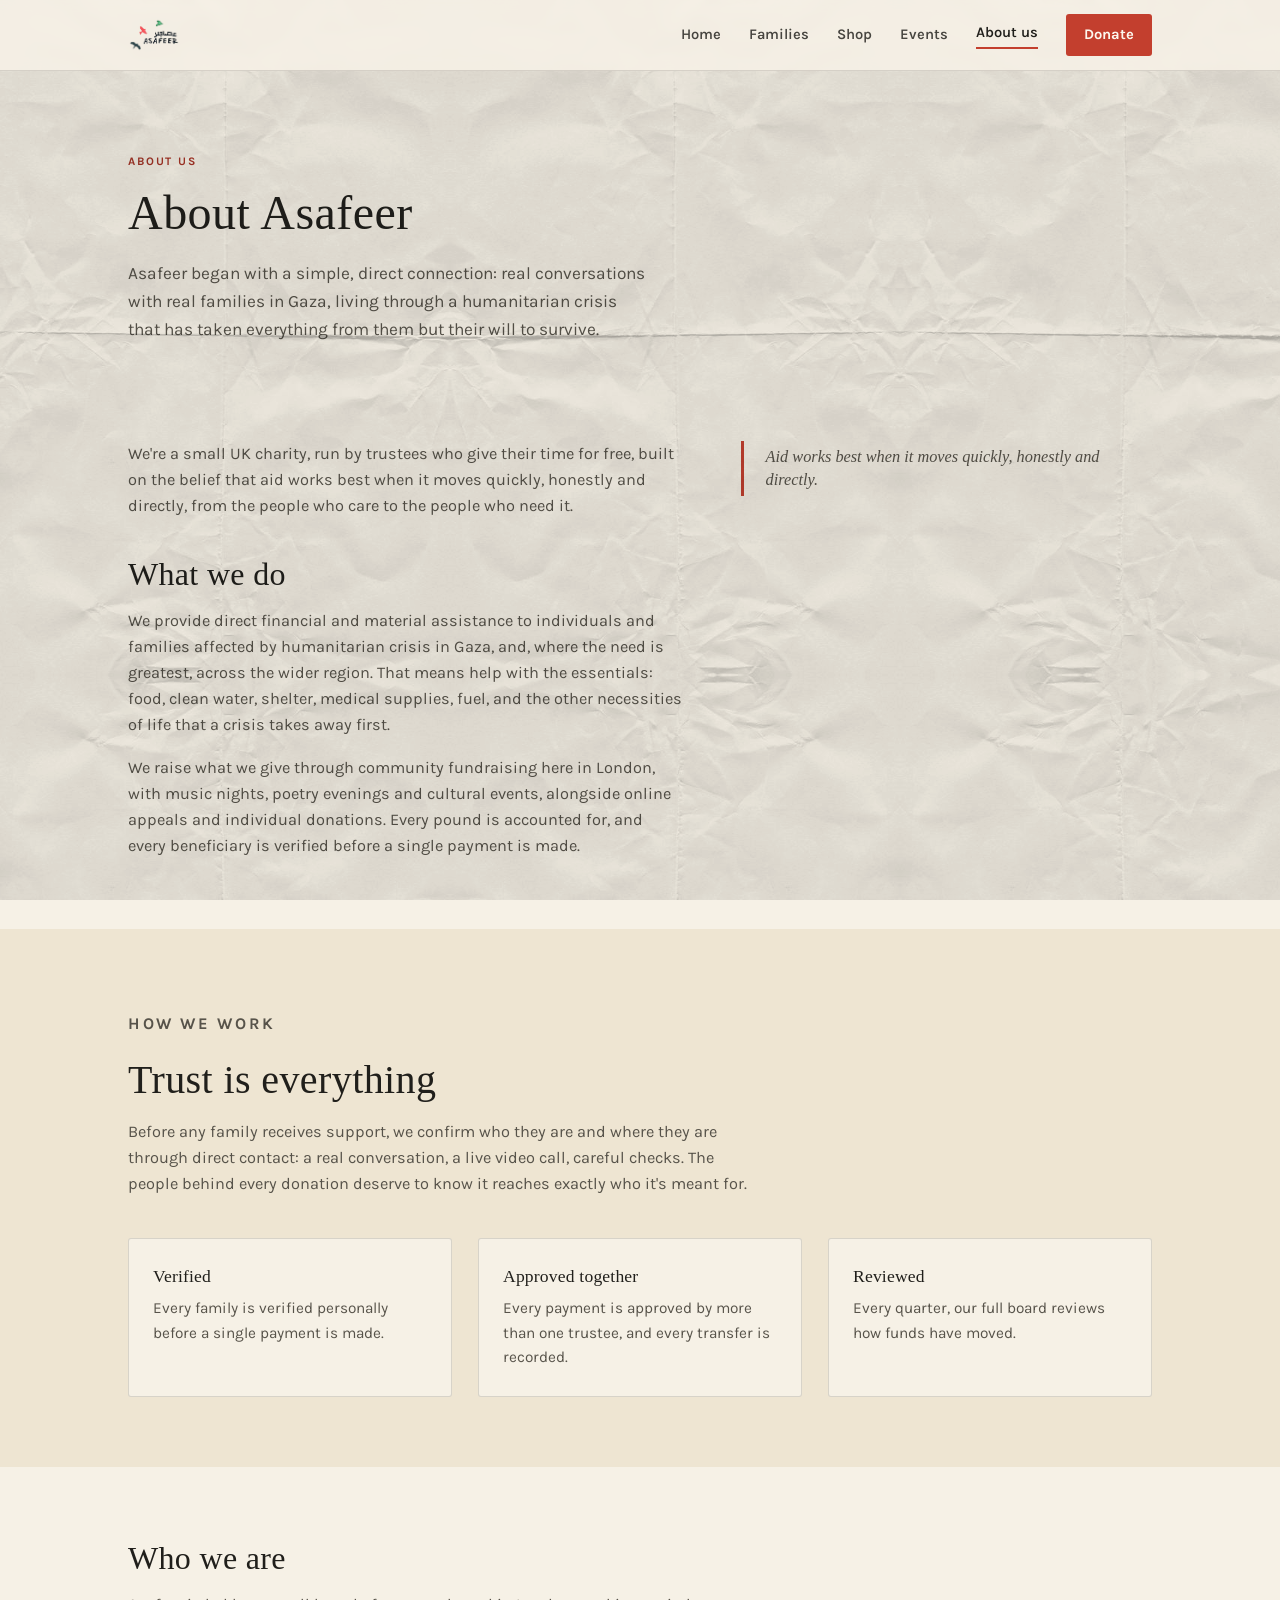
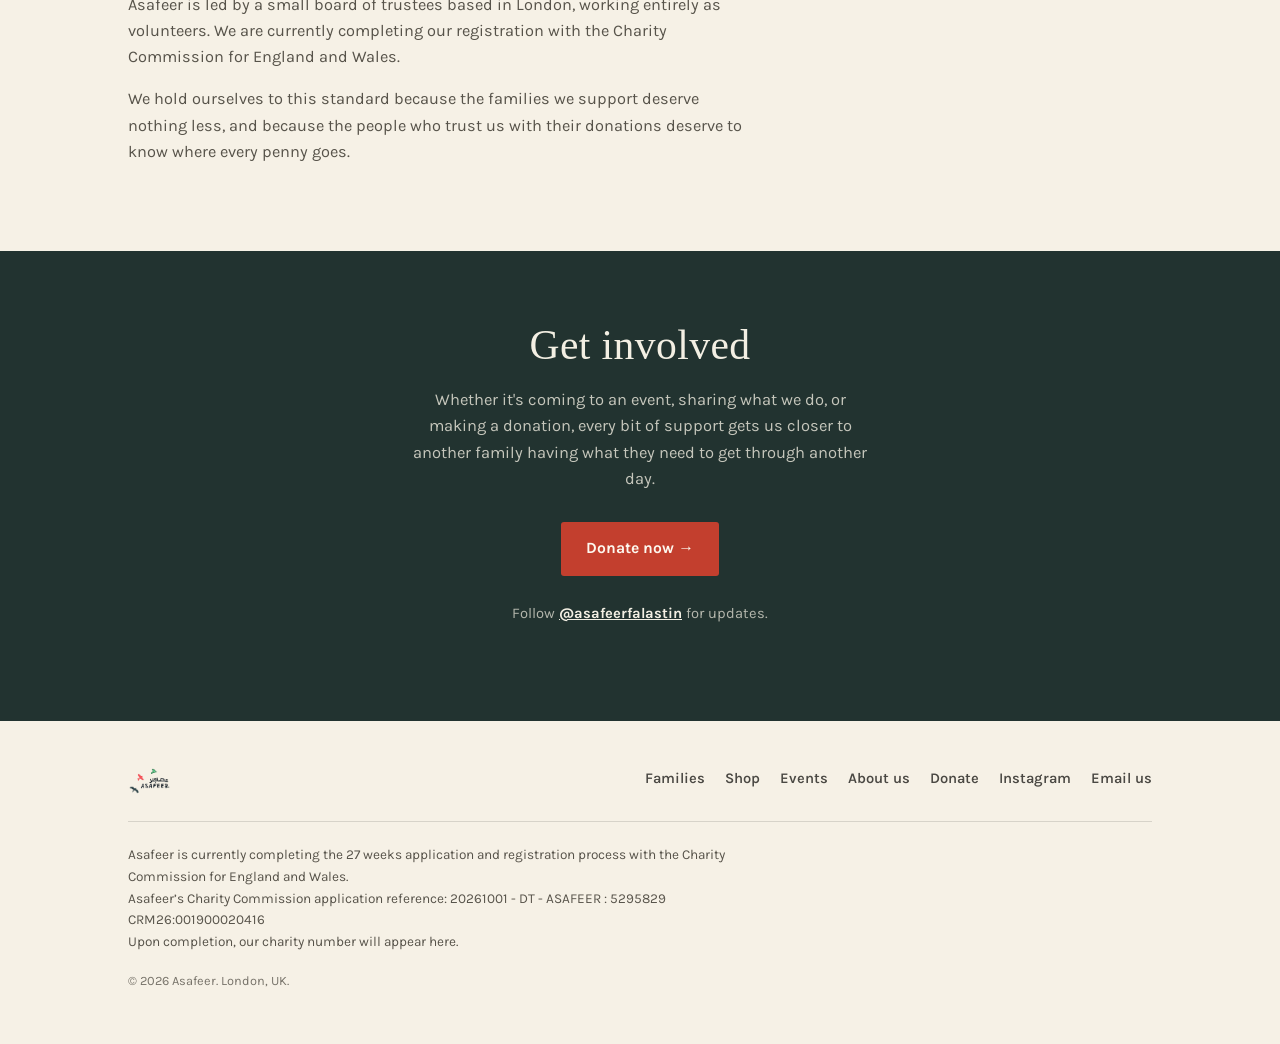
==== about.html @ 302775b0 "Add files via upload" ====
<!doctype html>
<html lang="en">
<head>
<meta charset="UTF-8">
<meta name="viewport" content="width=device-width, initial-scale=1.0">
<title>About us | Asafeer</title>
<meta name="description" content="Asafeer is a small UK charity providing direct financial and material aid to verified families in Gaza and the wider region.">
<link rel="preconnect" href="https://fonts.googleapis.com">
<link rel="preconnect" href="https://fonts.gstatic.com" crossorigin>
<link href="https://fonts.googleapis.com/css2?family=Permanent+Marker&family=Karla:ital,wght@0,400;0,500;0,600;0,700;1,400&display=swap" rel="stylesheet">
<link rel="stylesheet" href="style.css">
</head>
<body>

<nav>
  <div class="wrap">
    <a class="nav-logo" href="index.html"><img src="logo-cropped.png" alt="Asafeer"></a>
    <div class="nav-links">
      <a href="index.html">Home</a><a href="families.html">Families</a><a href="shop.html">Shop</a><a href="events.html">Events</a><a href="about.html" aria-current="page">About us</a>
      <a href="http://taplink.cc/helpgaza" class="nav-donate" target="_blank" rel="noopener">Donate</a>
    </div>
  </div>
</nav>

<header class="page-head">
  <div class="wrap">
    <p class="eyebrow">ABOUT US</p>
    <h1>About Asafeer</h1>
    <p class="lede">Asafeer began with a simple, direct connection: real conversations with real families in Gaza, living through a humanitarian crisis that has taken everything from them but their will to survive.</p>
  </div>
</header>

<section class="reveal">
  <div class="wrap">
    <div class="about-grid">
      <div class="prose">
        <p>We're a small UK charity, run by trustees who give their time for free, built on the belief that aid works best when it moves quickly, honestly and directly, from the people who care to the people who need it.</p>
        <h2>What we do</h2>
        <p>We provide direct financial and material assistance to individuals and families affected by humanitarian crisis in Gaza, and, where the need is greatest, across the wider region. That means help with the essentials: food, clean water, shelter, medical supplies, fuel, and the other necessities of life that a crisis takes away first.</p>
        <p>We raise what we give through community fundraising here in London, with music nights, poetry evenings and cultural events, alongside online appeals and individual donations. Every pound is accounted for, and every beneficiary is verified before a single payment is made.</p>
      </div>
      <p class="pull">Aid works best when it moves quickly, honestly and directly.</p>
    </div>
  </div>
</section>

<section class="alt reveal">
  <div class="wrap">
    <div class="section-head">
      <p class="eyebrow">HOW WE WORK</p>
      <h2>Trust is everything</h2>
      <p>Before any family receives support, we confirm who they are and where they are through direct contact: a real conversation, a live video call, careful checks. The people behind every donation deserve to know it reaches exactly who it's meant for.</p>
    </div>
    <div class="pillars">
      <div class="pillar"><h3>Verified</h3><p>Every family is verified personally before a single payment is made.</p></div>
      <div class="pillar"><h3>Approved together</h3><p>Every payment is approved by more than one trustee, and every transfer is recorded.</p></div>
      <div class="pillar"><h3>Reviewed</h3><p>Every quarter, our full board reviews how funds have moved.</p></div>
    </div>
  </div>
</section>

<section class="reveal">
  <div class="wrap prose">
    <h2 style="margin-top:0">Who we are</h2>
    <p>Asafeer is led by a small board of trustees based in London, working entirely as volunteers. We are currently completing our registration with the Charity Commission for England and Wales.</p>
    <p>We hold ourselves to this standard because the families we support deserve nothing less, and because the people who trust us with their donations deserve to know where every penny goes.</p>
  </div>
</section>

<section class="cta-band reveal">
  <div class="wrap">
    <h2>Get involved</h2>
    <p>Whether it's coming to an event, sharing what we do, or making a donation, every bit of support gets us closer to another family having what they need to get through another day.</p>
    <a class="btn btn-primary" href="http://taplink.cc/helpgaza" target="_blank" rel="noopener">Donate now →</a>
    <p class="cta-instagram">Follow <a href="https://www.instagram.com/asafeerfalastin/" target="_blank" rel="noopener">@asafeerfalastin</a> for updates.</p>
  </div>
</section>


<footer>
  <div class="wrap">
    <div class="footer-top">
      <div class="footer-brand">
        <img src="logo-cropped.png" alt="Asafeer">
      </div>
      <div class="footer-links">
        <a href="families.html">Families</a>
        <a href="shop.html">Shop</a>
        <a href="events.html">Events</a>
        <a href="about.html">About us</a>
        <a href="http://taplink.cc/helpgaza" target="_blank" rel="noopener">Donate</a>
        <a href="https://www.instagram.com/asafeerfalastin/" target="_blank" rel="noopener">Instagram</a>
        <a href="mailto:Asafeercharity@gmail.com">Email us</a>
      </div>
    </div>
    <p class="footer-note">Asafeer is currently completing the 27 weeks application and registration process with the Charity Commission for England and Wales.<br>Asafeer’s Charity Commission application reference: 20261001 - DT - ASAFEER : 5295829 CRM26:001900020416<br>Upon completion, our charity number will appear here.</p>
    <p class="footer-copy">© <span id="year"></span> Asafeer. London, UK.</p>
  </div>
</footer>

<script src="site.js"></script>
</body>
</html>
---- style.css ----
:root{
    --paper: #F6F1E6;
    --paper-deep: #EEE5D2;
    --ink: #201F1B;
    --ink-soft: #57534a;
    --red: #C33F2E;
    --red-deep: #a63426;
    --green: #2F7A4E;
    --teal: #223330;
    --line: rgba(32,31,27,0.14);
    --radius: 3px;
  }

  *{ box-sizing: border-box; }
  html{ scroll-behavior: smooth; }

  body{
    margin:0;
    background: var(--paper);
    color: var(--ink);
    font-family: 'Karla', sans-serif;
    font-size: 17px;
    line-height: 1.6;
    -webkit-font-smoothing: antialiased;
  }

  /* subtle paper grain */
  body::before{
    content:"";
    position: fixed; inset:0;
    pointer-events:none;
    opacity:0.9;
    mix-blend-mode: multiply;
    z-index: 1;
    background-image: url("paper-tile.jpg");
    background-size: 900px 1350px;
    background-repeat: repeat;
  }

  h1,h2,h3{
    font-family: 'Permanent Marker', cursive;
    font-weight: 400;
    letter-spacing: 0.01em;
    line-height: 1.35;
    margin: 0;
    color: var(--ink);
  }

  a{ color: inherit; }

  .wrap{
    max-width: 1080px;
    margin: 0 auto;
    padding: 0 28px;
  }

  .eyebrow{
    font-family:'Karla', sans-serif;
    font-size: 0.72rem;
    font-weight: 700;
    letter-spacing: 0.16em;
    text-transform: uppercase;
    color: var(--red-deep);
  }

  /* ---------- NAV ---------- */
  nav{
    position: sticky; top:0; z-index: 50;
    background: rgba(246,241,230,0.88);
    backdrop-filter: blur(6px);
    border-bottom: 1px solid var(--line);
  }
  nav .wrap{
    display:flex; align-items:center; justify-content:space-between;
    padding-top: 14px; padding-bottom: 14px;
  }
  .nav-logo{ display:flex; align-items:center; gap:10px; }
  .nav-logo img{ height: 34px; width:auto; display:block; }
  .nav-logo span{ font-family:'Permanent Marker',cursive; font-weight:400; font-size:1.25rem; letter-spacing:0.02em; color: var(--ink); }
  .nav-links{ display:flex; align-items:center; gap: 28px; font-size:0.92rem; font-weight:600; }
  .nav-links a{ text-decoration:none; opacity:0.82; transition: opacity 0.2s; }
  .nav-links a:hover{ opacity:1; }
  .nav-donate{
    background: var(--red);
    color: #fdf8ef !important;
    padding: 9px 18px;
    border-radius: var(--radius);
    font-weight:700;
    opacity:1 !important;
  }
  .nav-donate:hover{ background: var(--red-deep); }
  @media (max-width: 700px){
    nav .wrap{ flex-wrap:wrap; gap:8px 16px; }
    .nav-links{ gap:14px; font-size:0.85rem; flex-wrap:wrap; }
    .nav-donate{ padding:7px 13px; }
    .nav-logo img{ height:28px; }
  }

  /* ---------- HERO ---------- */
  header.hero{
    position: relative;
    padding: 86px 0 60px;
    overflow: hidden;
    background-image:
      radial-gradient(ellipse 700px 500px at 85% 15%, rgba(195,63,46,0.10), transparent 60%),
      radial-gradient(ellipse 500px 400px at 10% 90%, rgba(47,122,78,0.08), transparent 60%),
      linear-gradient(rgba(32,31,27,0.05) 1px, transparent 1px),
      linear-gradient(90deg, rgba(32,31,27,0.05) 1px, transparent 1px);
    background-size: auto, auto, 44px 44px, 44px 44px;
  }
  .hero-inner{
    position:relative; z-index:2;
    max-width: 700px;
  }
  .hero-logo{
    width: min(360px, 70vw);
    height:auto;
    margin-bottom: 6px;
    display:block;
  }
  .hero h1{
    font-size: clamp(1.8rem, 4.2vw, 2.7rem);
    font-weight: 400;
    line-height:1.45;
    letter-spacing: 0.01em;
    margin-top: 22px;
    max-width: 15ch;
  }
  .hero h1 em{
    font-style: italic;
    color: var(--red-deep);
  }
  .hero p.lede{
    font-size: 1.08rem;
    color: var(--ink-soft);
    max-width: 46ch;
    margin-top: 18px;
  }
  .hero-ctas{
    display:flex; gap:16px; align-items:center; flex-wrap:wrap;
    margin-top: 32px;
  }
  .hero-trust{
    margin-top: 28px;
    font-size: 0.9rem;
    color: var(--ink-soft);
    max-width: 44ch;
    padding-top: 20px;
    border-top: 1px solid var(--line);
  }
  .btn{
    display:inline-flex; align-items:center; gap:8px;
    padding: 13px 24px;
    border-radius: var(--radius);
    font-weight:700;
    font-size: 0.98rem;
    text-decoration:none;
    border: 1.5px solid transparent;
    transition: transform 0.15s ease, background 0.2s ease;
  }
  .btn:hover{ transform: translateY(-1px); }
  .btn-primary{ background: var(--red); color:#fdf8ef; }
  .btn-primary:hover{ background: var(--red-deep); }
  .btn-ghost{ border-color: var(--ink); color: var(--ink); }
  .btn-ghost:hover{ background: var(--ink); color: var(--paper); }

  /* decorative birds in hero corner */
  .hero-birds{
    position:absolute; top: 40px; right: -30px;
    width: 260px; opacity: 0.9;
    z-index:1;
    pointer-events:none;
  }
  @media (max-width: 780px){ .hero-birds{ display:none; } }

  /* ---------- FLIGHT PATH SIGNATURE ---------- */
  .flight{
    position: relative;
    padding: 10px 0 78px;
  }
  .flight .wrap{ position:relative; }
  .flight-labels{
    display:flex; justify-content:space-between;
    max-width: 640px;
    font-family:'Permanent Marker',cursive;
    font-weight:400;
    font-size:1.05rem;
  }
  .flight-labels span:first-child{ color: var(--ink); }
  .flight-labels span:last-child{ color: var(--red-deep); }
  .flight svg{ width:100%; max-width:640px; height:auto; display:block; margin-top: 6px; }
  .flight-path{
    fill:none;
    stroke: var(--ink);
    stroke-width: 2;
    stroke-linecap: round;
    stroke-dasharray: 7 8;
    stroke-dashoffset: 900;
    transition: stroke-dashoffset 1.6s cubic-bezier(.2,.7,.2,1);
  }
  .flight.in-view .flight-path{ stroke-dashoffset: 0; }
  .flight-bird{
    opacity:0;
    transform-origin: center;
    transition: opacity 0.6s ease 1.1s;
  }
  .flight.in-view .flight-bird{ opacity:1; }
  .flight-caption{
    font-size:0.94rem; color: var(--ink-soft); margin-top: 18px; max-width: 46ch;
  }

  /* ---------- SECTION SHELLS ---------- */
  section{ padding: 70px 0; }
  section.alt{ background: var(--paper-deep); }
  .reveal{ opacity:0; transform: translateY(16px); transition: opacity .7s ease, transform .7s ease; }
  .reveal.in-view{ opacity:1; transform:none; }

  .section-head{ max-width: 620px; margin-bottom: 40px; }
  .section-head h2{ font-size: clamp(1.9rem,3.6vw,2.5rem); margin-top:10px; letter-spacing:0.01em; }
  .section-head p{ color: var(--ink-soft); margin-top: 12px; font-size:1.02rem; }

  /* ---------- ABOUT ---------- */
  .about-grid{
    display:grid; grid-template-columns: 1.15fr 0.85fr; gap: 56px; align-items:start;
  }
  .about-grid p{ margin: 0 0 16px; color: var(--ink-soft); font-size: 1.02rem; }
  .about-grid p:last-child{ margin-bottom:0; }
  .pull{
    border-left: 3px solid var(--red);
    padding: 4px 0 4px 22px;
    font-family: Georgia, 'Times New Roman', serif;
    font-style: italic;
    font-size: 1.28rem;
    line-height:1.45;
    color: var(--ink);
  }
  @media (max-width: 820px){
    .about-grid{ grid-template-columns: 1fr; gap: 28px; }
  }

  /* ---------- HOW WE WORK ---------- */
  .steps{
    display:grid; grid-template-columns: repeat(3, 1fr); gap: 30px;
  }
  .step{
    background: var(--paper);
    border: 1px solid var(--line);
    border-radius: var(--radius);
    padding: 26px 24px;
  }
  section.alt .step{ background: var(--paper); }
  .step-num{
    font-family:'Permanent Marker',cursive; font-weight:400; font-size:0.95rem;
    color: var(--green);
    border: 1.5px solid var(--green);
    width: 30px; height:30px; border-radius:50%;
    display:flex; align-items:center; justify-content:center;
    margin-bottom: 16px;
  }
  .step h3{ font-size:1.12rem; margin-bottom:8px; }
  .step p{ color: var(--ink-soft); font-size:0.96rem; margin:0; }
  @media (max-width: 820px){
    .steps{ grid-template-columns: 1fr; }
  }

  /* ---------- FAMILY STORY ---------- */
  .family-grid{
    display:grid; grid-template-columns: 1fr 1fr; gap: 44px; align-items:center;
  }
  .family-photos img{
    width:100%; height:auto; display:block;
    border-radius: var(--radius);
    object-fit: cover;
  }
  .family-photos > img{ margin-bottom: 14px; max-height: 340px; object-fit: cover; }
  .family-photos-row{ display:grid; grid-template-columns: 1fr 1fr; gap: 14px; }
  .family-photos-row img{ height: 180px; }
  .family-text p{ color: var(--ink-soft); font-size:1.02rem; margin: 0 0 16px; }
  .family-text .btn{ margin-top: 6px; }
  @media (max-width: 820px){
    .family-grid{ grid-template-columns: 1fr; gap: 24px; }
    .family-photos > img{ max-height: 280px; }
  }

  /* ---------- MONTHLY GIVING TIERS ---------- */
  .tiers{
    display:grid; grid-template-columns: repeat(3, 1fr); gap: 26px;
  }
  .tier{
    background: var(--paper);
    border: 1px solid var(--line);
    border-radius: var(--radius);
    padding: 30px 26px;
    display:flex; flex-direction:column;
  }
  .tier-featured{
    border-color: var(--red);
    border-width: 2px;
    position: relative;
  }
  .tier-eyebrow{
    font-family:'Karla', sans-serif;
    font-size: 0.68rem; font-weight:700; letter-spacing:0.14em;
    color: var(--red-deep);
    margin: 0 0 10px;
  }
  .tier-amount{
    font-family:'Permanent Marker', cursive;
    font-size: 2.4rem; font-weight:400;
    margin: 0 0 12px;
    color: var(--ink);
  }
  .tier-amount span{
    font-size: 0.95rem; font-weight: 500; color: var(--ink-soft);
  }
  .tier h3{ font-size: 1.08rem; margin-bottom: 8px; }
  .tier-desc{ color: var(--ink-soft); font-size:0.94rem; margin: 0 0 22px; flex-grow:1; }
  .tier-btn{ width:100%; justify-content:center; }
  .tiers-note{
    text-align:center; margin-top: 26px; font-size:0.85rem; color: var(--ink-soft);
  }
  .tiers-custom{ margin-top: 10px; font-weight:600; }
  .tiers-custom a{ color: var(--red-deep); text-decoration: underline; }
  @media (max-width: 820px){
    .tiers{ grid-template-columns: 1fr; }
  }

  /* ---------- CTA BAND ---------- */
  .cta-band{
    background: var(--teal);
    color: #F3EFE3;
    padding: 66px 0;
    text-align:center;
  }
  .cta-band h2{ color:#F3EFE3; font-size: clamp(1.9rem,4vw,2.6rem); }
  .cta-band p{ color: rgba(243,239,227,0.78); max-width: 46ch; margin: 14px auto 30px; font-size:1.03rem; }
  .cta-band .btn-primary{ background: var(--red); }
  .cta-band .btn-primary:hover{ background: #db5a46; }
  .cta-instagram{
    margin-top: 26px !important; font-size: 0.92rem !important;
    color: rgba(243,239,227,0.7) !important;
  }
  .cta-instagram a{ color: #F3EFE3; font-weight:700; text-decoration: underline; }

  /* ---------- FOOTER ---------- */
  footer{ padding: 46px 0 40px; }
  .footer-top{
    display:flex; justify-content:space-between; align-items:flex-start; flex-wrap:wrap; gap:24px;
    padding-bottom: 26px; border-bottom: 1px solid var(--line);
  }
  .footer-brand{ display:flex; align-items:center; gap:10px; }
  .footer-brand img{ height:28px; }
  .footer-brand span{ font-family:'Permanent Marker',cursive; font-weight:700; }
  .footer-links{ display:flex; gap:22px; font-size:0.92rem; font-weight:600; }
  .footer-links a{ text-decoration:none; opacity:0.8; }
  .footer-links a:hover{ opacity:1; }
  .footer-note{
    margin-top: 22px; font-size: 0.85rem; color: var(--ink-soft); max-width: 620px;
  }
  .footer-copy{
    margin-top: 18px; font-size: 0.8rem; color: var(--ink-soft); opacity:0.8;
  }


  .shop-grid{ display:grid; grid-template-columns:repeat(2,1fr); gap:24px; max-width:760px; }
  .shop-item{ background:var(--paper); border:1px solid var(--line); border-radius:var(--radius); overflow:hidden; display:flex; flex-direction:column; }
  .shop-art{ aspect-ratio:4/5; background:var(--teal); color:var(--paper); display:flex; flex-direction:column; align-items:center; justify-content:center; text-align:center; padding:20px; }
  .shop-art img{ width:100%; height:100%; object-fit:cover; }
  .shop-art .art-line{ font-family:'Permanent Marker',cursive; font-size:clamp(1.6rem,4vw,2.3rem); line-height:1.1; }
  .shop-art .art-sub{ font-size:0.8rem; letter-spacing:0.18em; margin-top:10px; opacity:0.8; }
  .shop-body{ padding:20px 22px 24px; display:flex; flex-direction:column; flex-grow:1; }
  .shop-body h3{ font-size:1.05rem; margin-bottom:6px; }
  .shop-price{ font-size:1.5rem; font-weight:700; margin:0 0 16px; }
  .shop-body .btn{ width:100%; justify-content:center; margin-top:auto; }
  @media (max-width:640px){ .shop-grid{ grid-template-columns:1fr; } }

  .relative{ position:relative; z-index:2; }

  /* ---------- SUBPAGES ---------- */
  .page-head{ padding: 70px 0 10px; }
  .page-head h1{ font-size: clamp(2rem,4.6vw,3rem); margin-top:10px; line-height:1.3; max-width: 18ch; }
  .page-head p.lede{ color: var(--ink-soft); font-size:1.08rem; max-width: 52ch; margin-top:16px; }
  nav .nav-links a[aria-current="page"]{ opacity:1; border-bottom:2px solid var(--red); padding-bottom:2px; }
  .explore{ display:grid; grid-template-columns:repeat(3,1fr); gap:24px; }
  .explore a{ text-decoration:none; background:var(--paper); border:1px solid var(--line); border-radius:var(--radius); padding:26px 24px; display:block; transition:transform .15s ease, border-color .2s; }
  .explore a:hover{ transform:translateY(-2px); border-color:var(--red); }
  .explore h3{ font-size:1.2rem; margin-bottom:8px; }
  .explore p{ color:var(--ink-soft); font-size:0.95rem; margin:0 0 14px; }
  .explore span{ color:var(--red-deep); font-weight:700; font-size:0.92rem; }
  @media (max-width:820px){ .explore{ grid-template-columns:1fr; } }
  .pillars{ display:grid; grid-template-columns:repeat(3,1fr); gap:26px; margin-top:10px; }
  .pillar{ background:var(--paper); border:1px solid var(--line); border-radius:var(--radius); padding:26px 24px; }
  .pillar h3{ font-size:1.1rem; margin-bottom:8px; }
  .pillar p{ color:var(--ink-soft); font-size:0.96rem; margin:0; }
  @media (max-width:820px){ .pillars{ grid-template-columns:1fr; } }
  .events-list{ display:grid; gap:18px; max-width:760px; }
  .event-card{ display:grid; grid-template-columns:96px 1fr; gap:22px; background:var(--paper); border:1px solid var(--line); border-radius:var(--radius); padding:22px 24px; }
  .event-date{ font-family:'Permanent Marker',cursive; text-align:center; color:var(--red-deep); line-height:1.2; }
  .event-date b{ display:block; font-size:2rem; font-weight:400; color:var(--ink); }
  .event-card h3{ font-size:1.1rem; margin-bottom:6px; }
  .event-card p{ color:var(--ink-soft); font-size:0.95rem; margin:0; }
  .empty-note{ max-width:760px; border:1.5px dashed var(--line); border-radius:var(--radius); padding:28px 26px; color:var(--ink-soft); }
  .empty-note p{ margin:0 0 12px; }
  .empty-note p:last-child{ margin:0; }
  .empty-note a{ color:var(--red-deep); font-weight:700; }
  .prose p{ color:var(--ink-soft); font-size:1.02rem; margin:0 0 16px; max-width:62ch; }
  .shop-art:has(img){ padding:0; }
  .footer-links{ flex-wrap:wrap; gap:10px 20px; }
  .draw-grid{ display:grid; grid-template-columns:0.9fr 1.1fr; gap:44px; align-items:start; }
  .draw-grid img{ width:100%; height:auto; display:block; border-radius:var(--radius); }
  .draw-text p{ color:var(--ink-soft); font-size:1.02rem; margin:0 0 14px; }
  .draw-text h3{ font-size:1.15rem; margin:22px 0 8px; }
  .prize-list{ margin:0 0 14px; padding-left:1.1em; color:var(--ink-soft); font-size:1rem; }
  .prize-list li{ margin-bottom:5px; }
  .prize-list a, .draw-text a.inline{ color:var(--red-deep); font-weight:700; }
  .draw-facts{ display:flex; flex-wrap:wrap; gap:10px 28px; margin:18px 0 22px; padding:14px 0; border-top:1px solid var(--line); border-bottom:1px solid var(--line); font-size:0.95rem; }
  .draw-facts b{ font-family:'Permanent Marker',cursive; font-weight:400; color:var(--red-deep); display:block; font-size:0.8rem; letter-spacing:0.06em; }
  @media (max-width:820px){ .draw-grid{ grid-template-columns:1fr; gap:24px; } }
  .prose h2{ margin:34px 0 12px; font-size:clamp(1.5rem,3vw,2rem); }
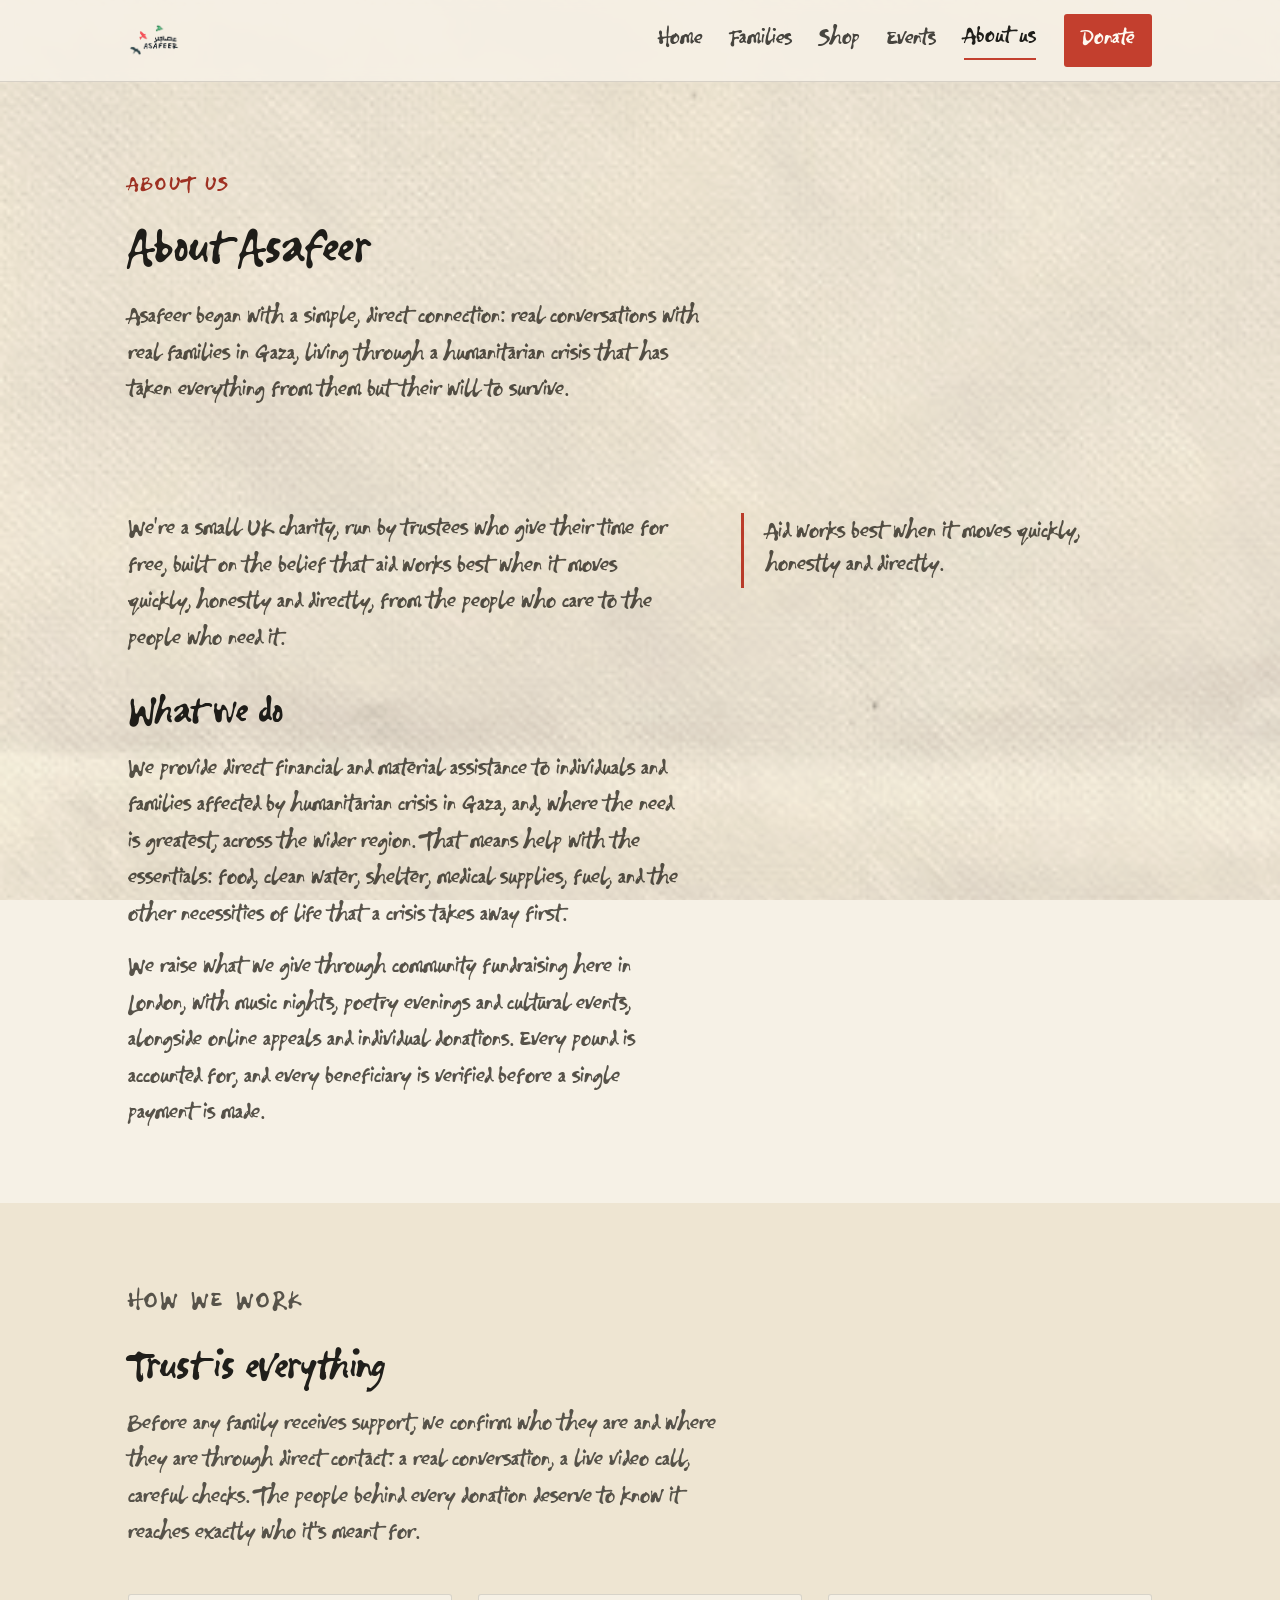
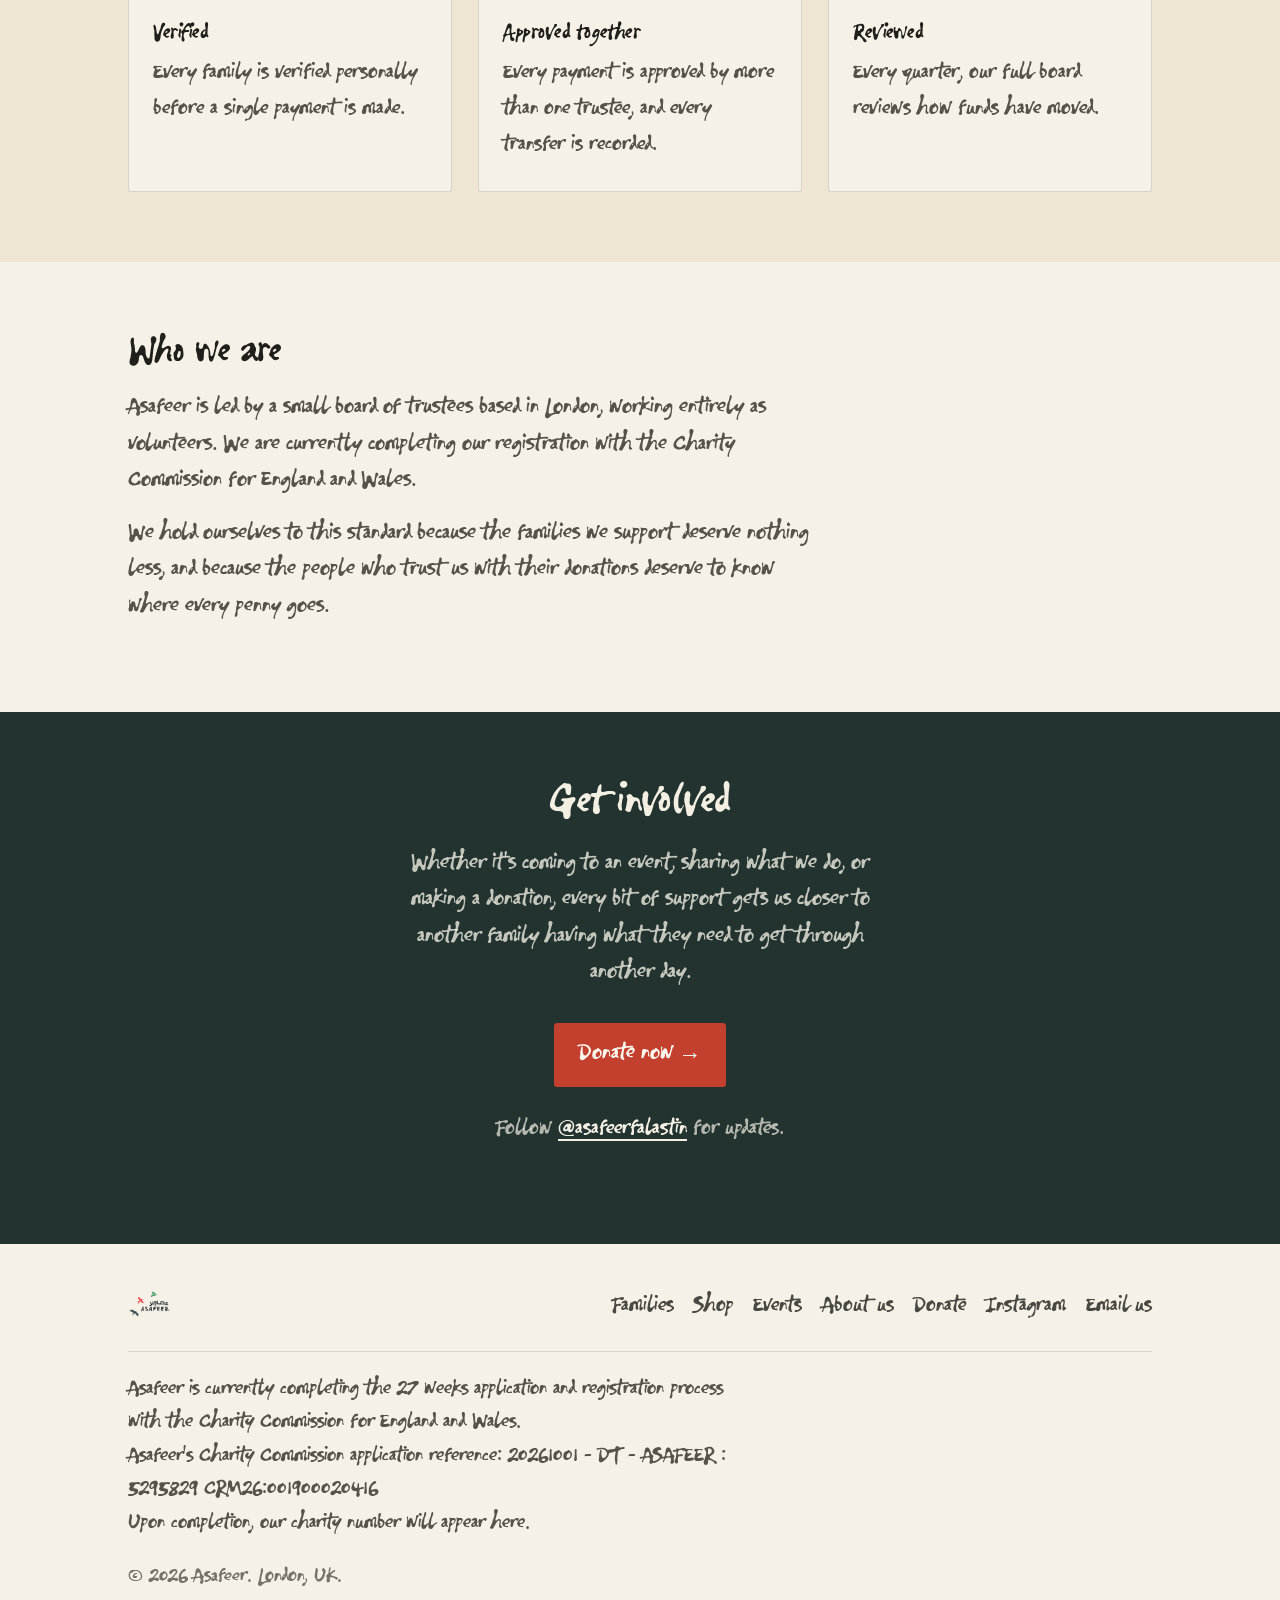
==== commit 4f520b7e: "Add files via upload" ====
--- a/about.html
+++ b/about.html
@@ -5,9 +5,6 @@
 <meta name="viewport" content="width=device-width, initial-scale=1.0">
 <title>About us | Asafeer</title>
 <meta name="description" content="Asafeer is a small UK charity providing direct financial and material aid to verified families in Gaza and the wider region.">
-<link rel="preconnect" href="https://fonts.googleapis.com">
-<link rel="preconnect" href="https://fonts.gstatic.com" crossorigin>
-<link href="https://fonts.googleapis.com/css2?family=Permanent+Marker&family=Karla:ital,wght@0,400;0,500;0,600;0,700;1,400&display=swap" rel="stylesheet">
 <link rel="stylesheet" href="style.css">
 </head>
 <body>
@@ -17,7 +14,7 @@
     <a class="nav-logo" href="index.html"><img src="logo-cropped.png" alt="Asafeer"></a>
     <div class="nav-links">
       <a href="index.html">Home</a><a href="families.html">Families</a><a href="shop.html">Shop</a><a href="events.html">Events</a><a href="about.html" aria-current="page">About us</a>
-      <a href="http://taplink.cc/helpgaza" class="nav-donate" target="_blank" rel="noopener">Donate</a>
+      <a href="https://pay.sumup.com/b2c/QBG695YY" class="nav-donate" target="_blank" rel="noopener">Donate</a>
     </div>
   </div>
 </nav>
@@ -71,7 +68,7 @@
   <div class="wrap">
     <h2>Get involved</h2>
     <p>Whether it's coming to an event, sharing what we do, or making a donation, every bit of support gets us closer to another family having what they need to get through another day.</p>
-    <a class="btn btn-primary" href="http://taplink.cc/helpgaza" target="_blank" rel="noopener">Donate now →</a>
+    <a class="btn btn-primary" href="https://pay.sumup.com/b2c/QBG695YY" target="_blank" rel="noopener">Donate now →</a>
     <p class="cta-instagram">Follow <a href="https://www.instagram.com/asafeerfalastin/" target="_blank" rel="noopener">@asafeerfalastin</a> for updates.</p>
   </div>
 </section>
@@ -88,7 +85,7 @@
         <a href="shop.html">Shop</a>
         <a href="events.html">Events</a>
         <a href="about.html">About us</a>
-        <a href="http://taplink.cc/helpgaza" target="_blank" rel="noopener">Donate</a>
+        <a href="https://pay.sumup.com/b2c/QBG695YY" target="_blank" rel="noopener">Donate</a>
         <a href="https://www.instagram.com/asafeerfalastin/" target="_blank" rel="noopener">Instagram</a>
         <a href="mailto:Asafeercharity@gmail.com">Email us</a>
       </div>
--- a/style.css
+++ b/style.css
@@ -11,15 +11,18 @@
     --radius: 3px;
   }
 
-  *{ box-sizing: border-box; }
+  @font-face{ font-family:'Dripdrop Solid'; src:url('dripdrop-solid.woff2') format('woff2'); font-weight:400; font-style:normal; font-display:swap; }
+  @font-face{ font-family:'Dripdrop Alt Solid'; src:url('dripdrop-alt-solid.woff2') format('woff2'); font-weight:400; font-style:normal; font-display:swap; }
+  html{ font-size:19px; }
+  *{ box-sizing: border-box; font-synthesis:none; }
   html{ scroll-behavior: smooth; }
 
   body{
     margin:0;
     background: var(--paper);
     color: var(--ink);
-    font-family: 'Karla', sans-serif;
-    font-size: 17px;
+    font-family: 'Dripdrop Alt Solid','Dripdrop',cursive;
+    font-size:1.12rem;
     line-height: 1.6;
     -webkit-font-smoothing: antialiased;
   }
@@ -29,19 +32,19 @@
     content:"";
     position: fixed; inset:0;
     pointer-events:none;
-    opacity:0.9;
+    opacity:0.4;
     mix-blend-mode: multiply;
     z-index: 1;
-    background-image: url("paper-tile.jpg");
-    background-size: 900px 1350px;
-    background-repeat: repeat;
+    background-image: url("paper-texture.jpg");
+    background-size: cover;
+    background-repeat: no-repeat; background-position: center;
   }
 
   h1,h2,h3{
-    font-family: 'Permanent Marker', cursive;
+    font-family: 'Dripdrop Solid','Dripdrop',cursive;
     font-weight: 400;
     letter-spacing: 0.01em;
-    line-height: 1.35;
+    line-height: 1.25;
     margin: 0;
     color: var(--ink);
   }
@@ -55,8 +58,8 @@
   }
 
   .eyebrow{
-    font-family:'Karla', sans-serif;
-    font-size: 0.72rem;
+    font-family:'Dripdrop Alt Solid','Dripdrop',cursive;
+    font-size:1.01rem;
     font-weight: 700;
     letter-spacing: 0.16em;
     text-transform: uppercase;
@@ -76,8 +79,8 @@
   }
   .nav-logo{ display:flex; align-items:center; gap:10px; }
   .nav-logo img{ height: 34px; width:auto; display:block; }
-  .nav-logo span{ font-family:'Permanent Marker',cursive; font-weight:400; font-size:1.25rem; letter-spacing:0.02em; color: var(--ink); }
-  .nav-links{ display:flex; align-items:center; gap: 28px; font-size:0.92rem; font-weight:600; }
+  .nav-logo span{ font-family:'Dripdrop Solid','Dripdrop',cursive; font-weight:400; font-size:1.25rem; letter-spacing:0.02em; color: var(--ink); }
+  .nav-links{ display:flex; align-items:center; gap: 28px; font-size:1.15rem; font-weight:600; }
   .nav-links a{ text-decoration:none; opacity:0.82; transition: opacity 0.2s; }
   .nav-links a:hover{ opacity:1; }
   .nav-donate{
@@ -91,7 +94,7 @@
   .nav-donate:hover{ background: var(--red-deep); }
   @media (max-width: 700px){
     nav .wrap{ flex-wrap:wrap; gap:8px 16px; }
-    .nav-links{ gap:14px; font-size:0.85rem; flex-wrap:wrap; }
+    .nav-links{ gap:14px; font-size:1.10rem; flex-wrap:wrap; }
     .nav-donate{ padding:7px 13px; }
     .nav-logo img{ height:28px; }
   }
@@ -119,9 +122,9 @@
     display:block;
   }
   .hero h1{
-    font-size: clamp(1.8rem, 4.2vw, 2.7rem);
+    font-size: clamp(1.8rem, 3.8vw, 2.4rem);
     font-weight: 400;
-    line-height:1.45;
+    line-height:1.25;
     letter-spacing: 0.01em;
     margin-top: 22px;
     max-width: 15ch;
@@ -131,7 +134,7 @@
     color: var(--red-deep);
   }
   .hero p.lede{
-    font-size: 1.08rem;
+    font-size:1.20rem;
     color: var(--ink-soft);
     max-width: 46ch;
     margin-top: 18px;
@@ -142,7 +145,7 @@
   }
   .hero-trust{
     margin-top: 28px;
-    font-size: 0.9rem;
+    font-size:1.14rem;
     color: var(--ink-soft);
     max-width: 44ch;
     padding-top: 20px;
@@ -153,7 +156,7 @@
     padding: 13px 24px;
     border-radius: var(--radius);
     font-weight:700;
-    font-size: 0.98rem;
+    font-size:1.20rem;
     text-decoration:none;
     border: 1.5px solid transparent;
     transition: transform 0.15s ease, background 0.2s ease;
@@ -182,9 +185,9 @@
   .flight-labels{
     display:flex; justify-content:space-between;
     max-width: 640px;
-    font-family:'Permanent Marker',cursive;
+    font-family:'Dripdrop Solid','Dripdrop',cursive;
     font-weight:400;
-    font-size:1.05rem;
+    font-size:1.20rem;
   }
   .flight-labels span:first-child{ color: var(--ink); }
   .flight-labels span:last-child{ color: var(--red-deep); }
@@ -206,7 +209,7 @@
   }
   .flight.in-view .flight-bird{ opacity:1; }
   .flight-caption{
-    font-size:0.94rem; color: var(--ink-soft); margin-top: 18px; max-width: 46ch;
+    font-size:1.17rem; color: var(--ink-soft); margin-top: 18px; max-width: 46ch;
   }
 
   /* ---------- SECTION SHELLS ---------- */
@@ -216,21 +219,21 @@
   .reveal.in-view{ opacity:1; transform:none; }
 
   .section-head{ max-width: 620px; margin-bottom: 40px; }
-  .section-head h2{ font-size: clamp(1.9rem,3.6vw,2.5rem); margin-top:10px; letter-spacing:0.01em; }
-  .section-head p{ color: var(--ink-soft); margin-top: 12px; font-size:1.02rem; }
+  .section-head h2{ font-size: clamp(1.8rem,3.2vw,2.2rem); margin-top:10px; letter-spacing:0.01em; }
+  .section-head p{ color: var(--ink-soft); margin-top: 12px; font-size:1.20rem; }
 
   /* ---------- ABOUT ---------- */
   .about-grid{
     display:grid; grid-template-columns: 1.15fr 0.85fr; gap: 56px; align-items:start;
   }
-  .about-grid p{ margin: 0 0 16px; color: var(--ink-soft); font-size: 1.02rem; }
+  .about-grid p{ margin: 0 0 16px; color: var(--ink-soft); font-size:1.20rem; }
   .about-grid p:last-child{ margin-bottom:0; }
   .pull{
     border-left: 3px solid var(--red);
     padding: 4px 0 4px 22px;
-    font-family: Georgia, 'Times New Roman', serif;
-    font-style: italic;
-    font-size: 1.28rem;
+    font-family:'Dripdrop Alt Solid','Dripdrop',cursive;
+    font-style: normal;
+    font-size:1.28rem;
     line-height:1.45;
     color: var(--ink);
   }
@@ -250,7 +253,7 @@
   }
   section.alt .step{ background: var(--paper); }
   .step-num{
-    font-family:'Permanent Marker',cursive; font-weight:400; font-size:0.95rem;
+    font-family:'Dripdrop Solid','Dripdrop',cursive; font-weight:400; font-size:1.18rem;
     color: var(--green);
     border: 1.5px solid var(--green);
     width: 30px; height:30px; border-radius:50%;
@@ -258,7 +261,7 @@
     margin-bottom: 16px;
   }
   .step h3{ font-size:1.12rem; margin-bottom:8px; }
-  .step p{ color: var(--ink-soft); font-size:0.96rem; margin:0; }
+  .step p{ color: var(--ink-soft); font-size:1.18rem; margin:0; }
   @media (max-width: 820px){
     .steps{ grid-template-columns: 1fr; }
   }
@@ -275,7 +278,7 @@
   .family-photos > img{ margin-bottom: 14px; max-height: 340px; object-fit: cover; }
   .family-photos-row{ display:grid; grid-template-columns: 1fr 1fr; gap: 14px; }
   .family-photos-row img{ height: 180px; }
-  .family-text p{ color: var(--ink-soft); font-size:1.02rem; margin: 0 0 16px; }
+  .family-text p{ color: var(--ink-soft); font-size:1.20rem; margin: 0 0 16px; }
   .family-text .btn{ margin-top: 6px; }
   @media (max-width: 820px){
     .family-grid{ grid-template-columns: 1fr; gap: 24px; }
@@ -299,25 +302,25 @@
     position: relative;
   }
   .tier-eyebrow{
-    font-family:'Karla', sans-serif;
-    font-size: 0.68rem; font-weight:700; letter-spacing:0.14em;
+    font-family:'Dripdrop Alt Solid','Dripdrop',cursive;
+    font-size:1.00rem; font-weight:700; letter-spacing:0.14em;
     color: var(--red-deep);
     margin: 0 0 10px;
   }
   .tier-amount{
-    font-family:'Permanent Marker', cursive;
-    font-size: 2.4rem; font-weight:400;
+    font-family:'Dripdrop Solid','Dripdrop',cursive;
+    font-size:2.40rem; font-weight:400;
     margin: 0 0 12px;
     color: var(--ink);
   }
   .tier-amount span{
-    font-size: 0.95rem; font-weight: 500; color: var(--ink-soft);
-  }
-  .tier h3{ font-size: 1.08rem; margin-bottom: 8px; }
-  .tier-desc{ color: var(--ink-soft); font-size:0.94rem; margin: 0 0 22px; flex-grow:1; }
+    font-size:1.18rem; font-weight: 500; color: var(--ink-soft);
+  }
+  .tier h3{ font-size:1.20rem; margin-bottom: 8px; }
+  .tier-desc{ color: var(--ink-soft); font-size:1.17rem; margin: 0 0 22px; flex-grow:1; }
   .tier-btn{ width:100%; justify-content:center; }
   .tiers-note{
-    text-align:center; margin-top: 26px; font-size:0.85rem; color: var(--ink-soft);
+    text-align:center; margin-top: 26px; font-size:1.10rem; color: var(--ink-soft);
   }
   .tiers-custom{ margin-top: 10px; font-weight:600; }
   .tiers-custom a{ color: var(--red-deep); text-decoration: underline; }
@@ -332,12 +335,12 @@
     padding: 66px 0;
     text-align:center;
   }
-  .cta-band h2{ color:#F3EFE3; font-size: clamp(1.9rem,4vw,2.6rem); }
-  .cta-band p{ color: rgba(243,239,227,0.78); max-width: 46ch; margin: 14px auto 30px; font-size:1.03rem; }
+  .cta-band h2{ color:#F3EFE3; font-size: clamp(1.8rem,3.4vw,2.3rem); }
+  .cta-band p{ color: rgba(243,239,227,0.78); max-width: 46ch; margin: 14px auto 30px; font-size:1.20rem; }
   .cta-band .btn-primary{ background: var(--red); }
   .cta-band .btn-primary:hover{ background: #db5a46; }
   .cta-instagram{
-    margin-top: 26px !important; font-size: 0.92rem !important;
+    margin-top: 26px !important; font-size:1.15rem !important;
     color: rgba(243,239,227,0.7) !important;
   }
   .cta-instagram a{ color: #F3EFE3; font-weight:700; text-decoration: underline; }
@@ -350,15 +353,15 @@
   }
   .footer-brand{ display:flex; align-items:center; gap:10px; }
   .footer-brand img{ height:28px; }
-  .footer-brand span{ font-family:'Permanent Marker',cursive; font-weight:700; }
-  .footer-links{ display:flex; gap:22px; font-size:0.92rem; font-weight:600; }
+  .footer-brand span{ font-family:'Dripdrop Solid','Dripdrop',cursive; font-weight:700; }
+  .footer-links{ display:flex; gap:22px; font-size:1.15rem; font-weight:600; }
   .footer-links a{ text-decoration:none; opacity:0.8; }
   .footer-links a:hover{ opacity:1; }
   .footer-note{
-    margin-top: 22px; font-size: 0.85rem; color: var(--ink-soft); max-width: 620px;
+    margin-top: 22px; font-size:1.10rem; color: var(--ink-soft); max-width: 620px;
   }
   .footer-copy{
-    margin-top: 18px; font-size: 0.8rem; color: var(--ink-soft); opacity:0.8;
+    margin-top: 18px; font-size:1.07rem; color: var(--ink-soft); opacity:0.8;
   }
 
 
@@ -366,11 +369,11 @@
   .shop-item{ background:var(--paper); border:1px solid var(--line); border-radius:var(--radius); overflow:hidden; display:flex; flex-direction:column; }
   .shop-art{ aspect-ratio:4/5; background:var(--teal); color:var(--paper); display:flex; flex-direction:column; align-items:center; justify-content:center; text-align:center; padding:20px; }
   .shop-art img{ width:100%; height:100%; object-fit:cover; }
-  .shop-art .art-line{ font-family:'Permanent Marker',cursive; font-size:clamp(1.6rem,4vw,2.3rem); line-height:1.1; }
-  .shop-art .art-sub{ font-size:0.8rem; letter-spacing:0.18em; margin-top:10px; opacity:0.8; }
+  .shop-art .art-line{ font-family:'Dripdrop Solid','Dripdrop',cursive; font-size:clamp(1.6rem,4vw,2.3rem); line-height:1.1; }
+  .shop-art .art-sub{ font-size:1.07rem; letter-spacing:0.18em; margin-top:10px; opacity:0.8; }
   .shop-body{ padding:20px 22px 24px; display:flex; flex-direction:column; flex-grow:1; }
-  .shop-body h3{ font-size:1.05rem; margin-bottom:6px; }
-  .shop-price{ font-size:1.5rem; font-weight:700; margin:0 0 16px; }
+  .shop-body h3{ font-size:1.20rem; margin-bottom:6px; }
+  .shop-price{ font-size:1.50rem; font-weight:700; margin:0 0 16px; }
   .shop-body .btn{ width:100%; justify-content:center; margin-top:auto; }
   @media (max-width:640px){ .shop-grid{ grid-template-columns:1fr; } }
 
@@ -378,42 +381,51 @@
 
   /* ---------- SUBPAGES ---------- */
   .page-head{ padding: 70px 0 10px; }
-  .page-head h1{ font-size: clamp(2rem,4.6vw,3rem); margin-top:10px; line-height:1.3; max-width: 18ch; }
-  .page-head p.lede{ color: var(--ink-soft); font-size:1.08rem; max-width: 52ch; margin-top:16px; }
+  .page-head h1{ font-size: clamp(2rem,4vw,2.6rem); margin-top:10px; line-height:1.3; max-width: 18ch; }
+  .page-head p.lede{ color: var(--ink-soft); font-size:1.20rem; max-width: 52ch; margin-top:16px; }
   nav .nav-links a[aria-current="page"]{ opacity:1; border-bottom:2px solid var(--red); padding-bottom:2px; }
   .explore{ display:grid; grid-template-columns:repeat(3,1fr); gap:24px; }
   .explore a{ text-decoration:none; background:var(--paper); border:1px solid var(--line); border-radius:var(--radius); padding:26px 24px; display:block; transition:transform .15s ease, border-color .2s; }
   .explore a:hover{ transform:translateY(-2px); border-color:var(--red); }
-  .explore h3{ font-size:1.2rem; margin-bottom:8px; }
-  .explore p{ color:var(--ink-soft); font-size:0.95rem; margin:0 0 14px; }
-  .explore span{ color:var(--red-deep); font-weight:700; font-size:0.92rem; }
+  .explore h3{ font-size:1.20rem; margin-bottom:8px; }
+  .explore p{ color:var(--ink-soft); font-size:1.18rem; margin:0 0 14px; }
+  .explore span{ color:var(--red-deep); font-weight:700; font-size:1.15rem; }
   @media (max-width:820px){ .explore{ grid-template-columns:1fr; } }
   .pillars{ display:grid; grid-template-columns:repeat(3,1fr); gap:26px; margin-top:10px; }
   .pillar{ background:var(--paper); border:1px solid var(--line); border-radius:var(--radius); padding:26px 24px; }
-  .pillar h3{ font-size:1.1rem; margin-bottom:8px; }
-  .pillar p{ color:var(--ink-soft); font-size:0.96rem; margin:0; }
+  .pillar h3{ font-size:1.20rem; margin-bottom:8px; }
+  .pillar p{ color:var(--ink-soft); font-size:1.18rem; margin:0; }
   @media (max-width:820px){ .pillars{ grid-template-columns:1fr; } }
   .events-list{ display:grid; gap:18px; max-width:760px; }
   .event-card{ display:grid; grid-template-columns:96px 1fr; gap:22px; background:var(--paper); border:1px solid var(--line); border-radius:var(--radius); padding:22px 24px; }
-  .event-date{ font-family:'Permanent Marker',cursive; text-align:center; color:var(--red-deep); line-height:1.2; }
-  .event-date b{ display:block; font-size:2rem; font-weight:400; color:var(--ink); }
-  .event-card h3{ font-size:1.1rem; margin-bottom:6px; }
-  .event-card p{ color:var(--ink-soft); font-size:0.95rem; margin:0; }
+  .event-date{ font-family:'Dripdrop Solid','Dripdrop',cursive; text-align:center; color:var(--red-deep); line-height:1.2; }
+  .event-date b{ display:block; font-size:2.00rem; font-weight:400; color:var(--ink); }
+  .event-card h3{ font-size:1.20rem; margin-bottom:6px; }
+  .event-card p{ color:var(--ink-soft); font-size:1.18rem; margin:0; }
   .empty-note{ max-width:760px; border:1.5px dashed var(--line); border-radius:var(--radius); padding:28px 26px; color:var(--ink-soft); }
   .empty-note p{ margin:0 0 12px; }
   .empty-note p:last-child{ margin:0; }
   .empty-note a{ color:var(--red-deep); font-weight:700; }
-  .prose p{ color:var(--ink-soft); font-size:1.02rem; margin:0 0 16px; max-width:62ch; }
+  .prose p{ color:var(--ink-soft); font-size:1.20rem; margin:0 0 16px; max-width:62ch; }
   .shop-art:has(img){ padding:0; }
   .footer-links{ flex-wrap:wrap; gap:10px 20px; }
   .draw-grid{ display:grid; grid-template-columns:0.9fr 1.1fr; gap:44px; align-items:start; }
   .draw-grid img{ width:100%; height:auto; display:block; border-radius:var(--radius); }
-  .draw-text p{ color:var(--ink-soft); font-size:1.02rem; margin:0 0 14px; }
+  .draw-text p{ color:var(--ink-soft); font-size:1.20rem; margin:0 0 14px; }
   .draw-text h3{ font-size:1.15rem; margin:22px 0 8px; }
-  .prize-list{ margin:0 0 14px; padding-left:1.1em; color:var(--ink-soft); font-size:1rem; }
+  .prize-list{ margin:0 0 14px; padding-left:1.1em; color:var(--ink-soft); font-size:1.20rem; }
   .prize-list li{ margin-bottom:5px; }
   .prize-list a, .draw-text a.inline{ color:var(--red-deep); font-weight:700; }
-  .draw-facts{ display:flex; flex-wrap:wrap; gap:10px 28px; margin:18px 0 22px; padding:14px 0; border-top:1px solid var(--line); border-bottom:1px solid var(--line); font-size:0.95rem; }
-  .draw-facts b{ font-family:'Permanent Marker',cursive; font-weight:400; color:var(--red-deep); display:block; font-size:0.8rem; letter-spacing:0.06em; }
+  .draw-facts{ display:flex; flex-wrap:wrap; gap:10px 28px; margin:18px 0 22px; padding:14px 0; border-top:1px solid var(--line); border-bottom:1px solid var(--line); font-size:1.18rem; }
+  .draw-facts b{ font-family:'Dripdrop Solid','Dripdrop',cursive; font-weight:400; color:var(--red-deep); display:block; font-size:1.07rem; letter-spacing:0.06em; }
   @media (max-width:820px){ .draw-grid{ grid-template-columns:1fr; gap:24px; } }
+  .family-photos .row2{ display:grid; grid-template-columns:1fr 1fr; gap:14px; margin-bottom:14px; }
+  .family-photos .row2 img{ height:180px; }
+  .family-photos > img.wide{ max-height:none; margin-bottom:0; }
+  .badges{ display:flex; flex-wrap:wrap; gap:8px; margin:0 0 18px; }
+  .badge{ display:inline-flex; align-items:center; gap:6px; background:rgba(47,122,78,0.10); color:var(--green); border:1px solid rgba(47,122,78,0.45); border-radius:999px; padding:5px 12px 5px 9px; font-size:1.07rem; font-weight:700; letter-spacing:0.02em; cursor:help; }
+  .badge svg{ width:15px; height:15px; flex:none; }
+  .badge-key{ max-width:62ch; margin-top:22px; font-size:1.15rem; color:var(--ink-soft); }
+  .badge-key .badges{ margin:0 0 10px; }
+  .family-photos .row2 video{ width:100%; height:auto; display:block; border-radius:var(--radius); background:#000; }
   .prose h2{ margin:34px 0 12px; font-size:clamp(1.5rem,3vw,2rem); }
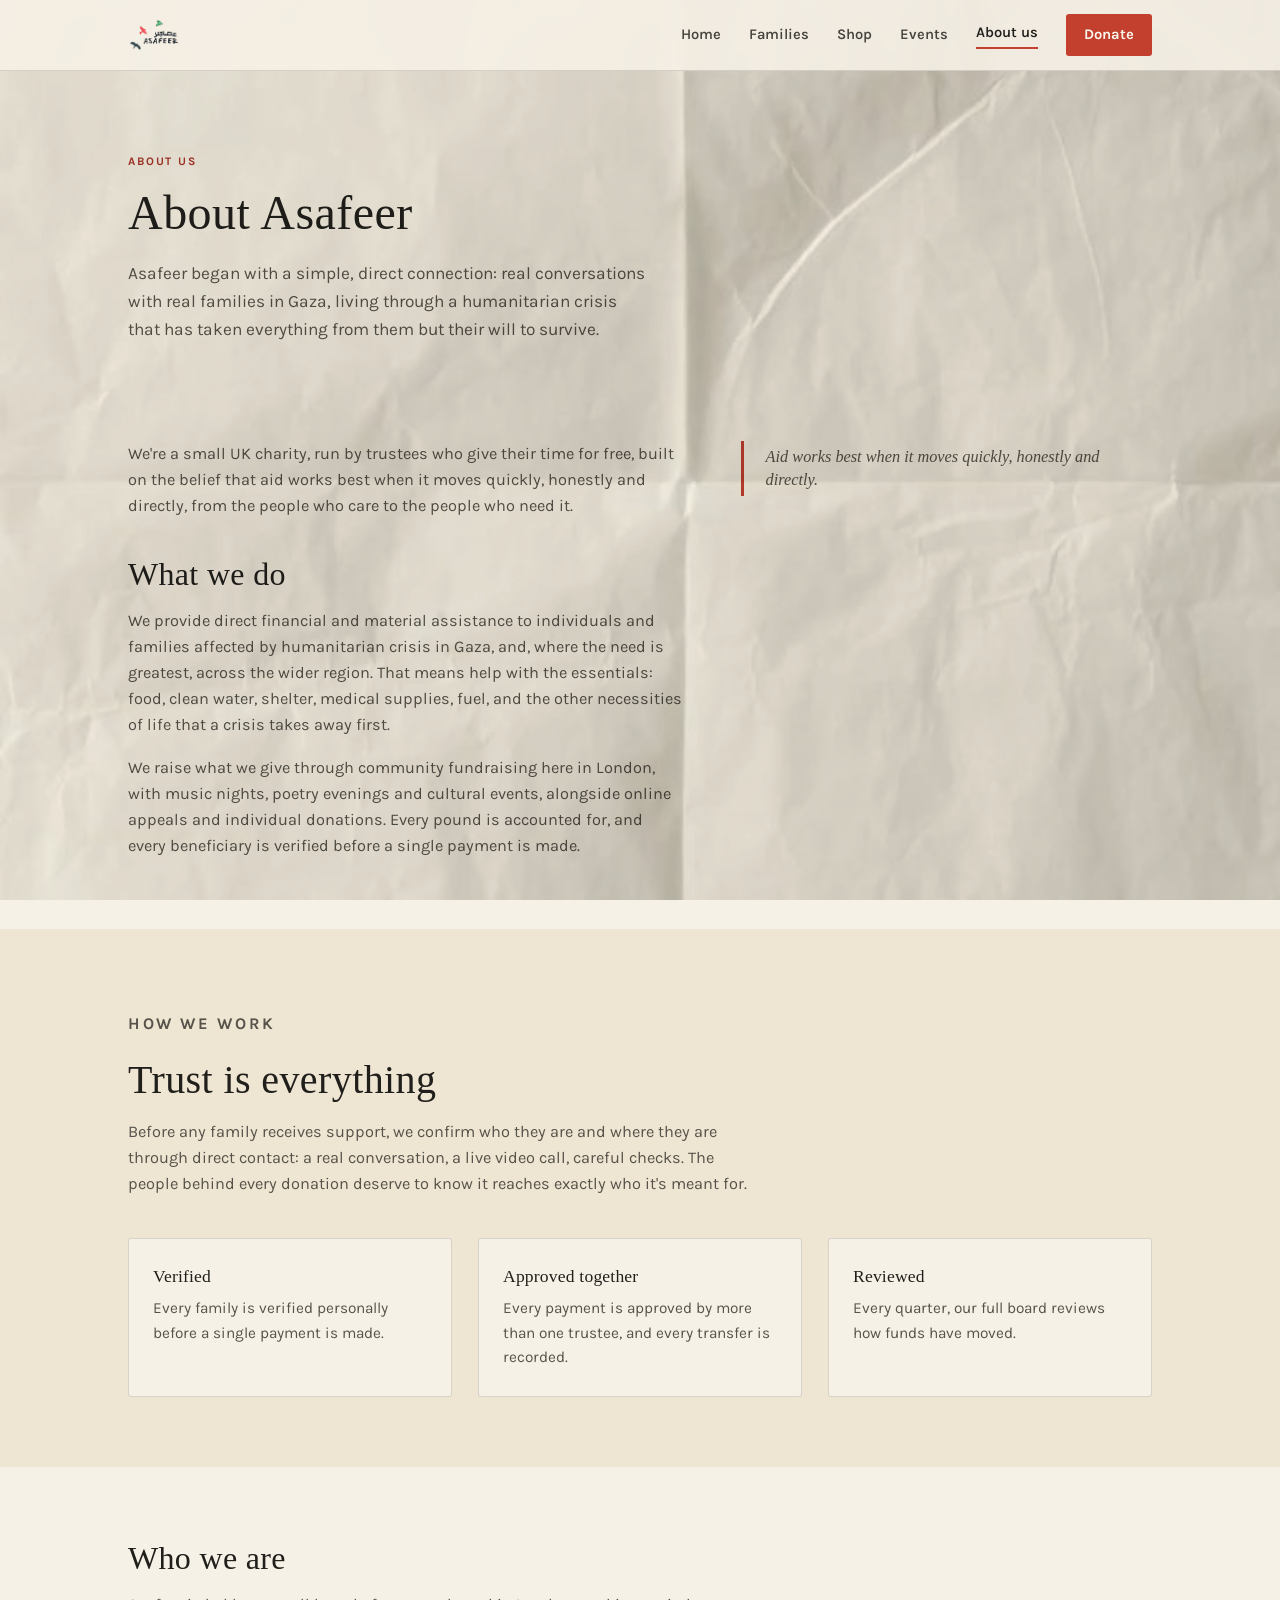
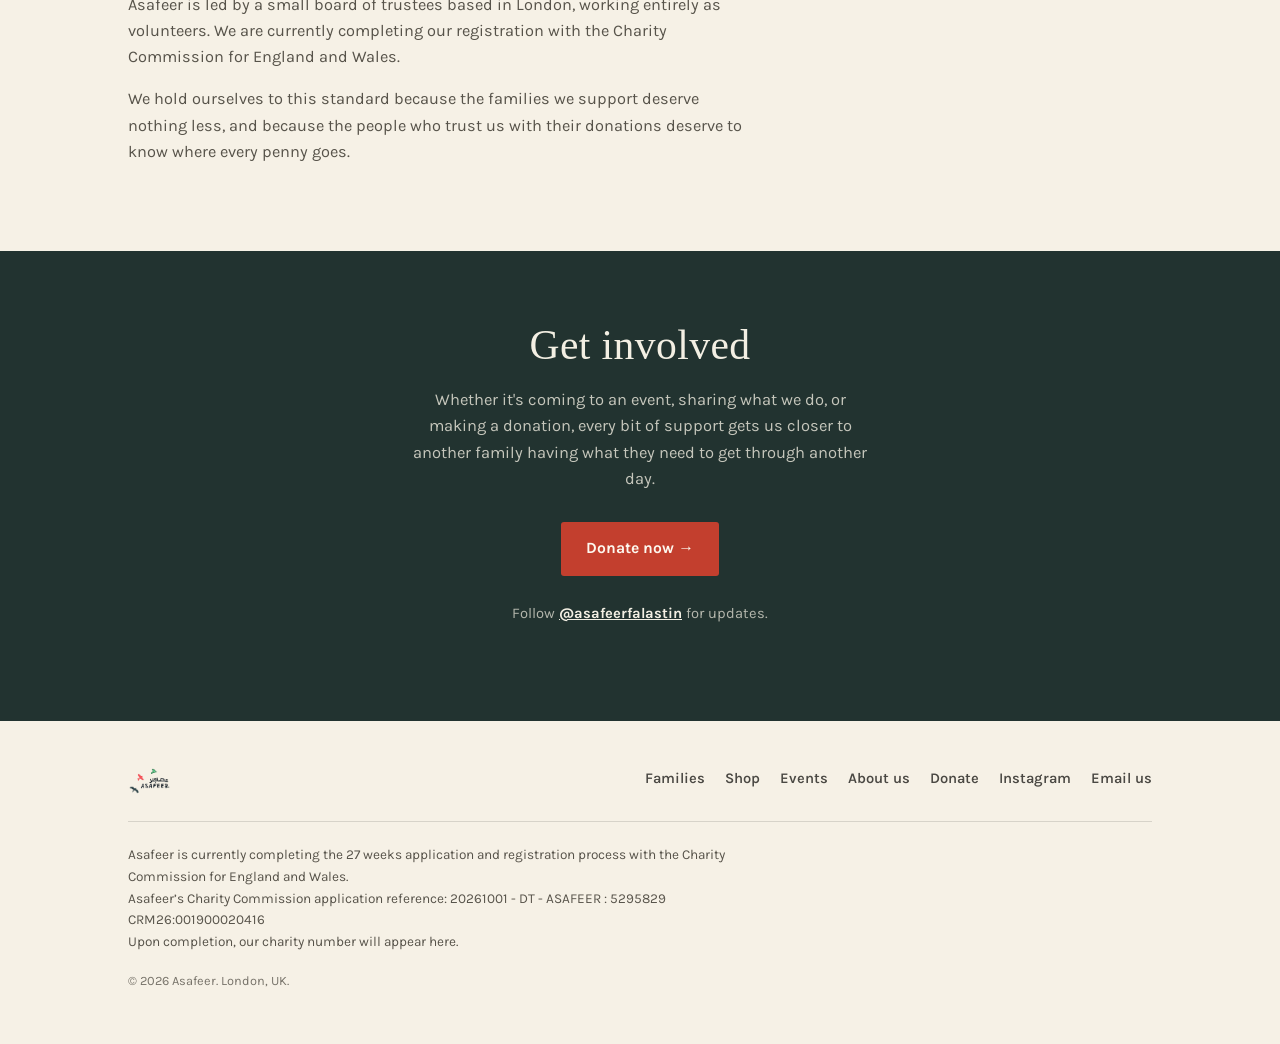
==== commit dcff8e78: "Add files via upload" ====
--- a/about.html
+++ b/about.html
@@ -5,6 +5,9 @@
 <meta name="viewport" content="width=device-width, initial-scale=1.0">
 <title>About us | Asafeer</title>
 <meta name="description" content="Asafeer is a small UK charity providing direct financial and material aid to verified families in Gaza and the wider region.">
+<link rel="preconnect" href="https://fonts.googleapis.com">
+<link rel="preconnect" href="https://fonts.gstatic.com" crossorigin>
+<link href="https://fonts.googleapis.com/css2?family=Permanent+Marker&family=Karla:ital,wght@0,400;0,500;0,600;0,700;1,400&display=swap" rel="stylesheet">
 <link rel="stylesheet" href="style.css">
 </head>
 <body>
--- a/style.css
+++ b/style.css
@@ -11,18 +11,15 @@
     --radius: 3px;
   }
 
-  @font-face{ font-family:'Dripdrop Solid'; src:url('dripdrop-solid.woff2') format('woff2'); font-weight:400; font-style:normal; font-display:swap; }
-  @font-face{ font-family:'Dripdrop Alt Solid'; src:url('dripdrop-alt-solid.woff2') format('woff2'); font-weight:400; font-style:normal; font-display:swap; }
-  html{ font-size:19px; }
-  *{ box-sizing: border-box; font-synthesis:none; }
+  *{ box-sizing: border-box; }
   html{ scroll-behavior: smooth; }
 
   body{
     margin:0;
     background: var(--paper);
     color: var(--ink);
-    font-family: 'Dripdrop Alt Solid','Dripdrop',cursive;
-    font-size:1.12rem;
+    font-family: 'Karla', sans-serif;
+    font-size: 17px;
     line-height: 1.6;
     -webkit-font-smoothing: antialiased;
   }
@@ -32,7 +29,7 @@
     content:"";
     position: fixed; inset:0;
     pointer-events:none;
-    opacity:0.4;
+    opacity:0.7;
     mix-blend-mode: multiply;
     z-index: 1;
     background-image: url("paper-texture.jpg");
@@ -41,10 +38,10 @@
   }
 
   h1,h2,h3{
-    font-family: 'Dripdrop Solid','Dripdrop',cursive;
+    font-family: 'Permanent Marker', cursive;
     font-weight: 400;
     letter-spacing: 0.01em;
-    line-height: 1.25;
+    line-height: 1.35;
     margin: 0;
     color: var(--ink);
   }
@@ -58,8 +55,8 @@
   }
 
   .eyebrow{
-    font-family:'Dripdrop Alt Solid','Dripdrop',cursive;
-    font-size:1.01rem;
+    font-family:'Karla', sans-serif;
+    font-size: 0.72rem;
     font-weight: 700;
     letter-spacing: 0.16em;
     text-transform: uppercase;
@@ -79,8 +76,8 @@
   }
   .nav-logo{ display:flex; align-items:center; gap:10px; }
   .nav-logo img{ height: 34px; width:auto; display:block; }
-  .nav-logo span{ font-family:'Dripdrop Solid','Dripdrop',cursive; font-weight:400; font-size:1.25rem; letter-spacing:0.02em; color: var(--ink); }
-  .nav-links{ display:flex; align-items:center; gap: 28px; font-size:1.15rem; font-weight:600; }
+  .nav-logo span{ font-family:'Permanent Marker',cursive; font-weight:400; font-size:1.25rem; letter-spacing:0.02em; color: var(--ink); }
+  .nav-links{ display:flex; align-items:center; gap: 28px; font-size:0.92rem; font-weight:600; }
   .nav-links a{ text-decoration:none; opacity:0.82; transition: opacity 0.2s; }
   .nav-links a:hover{ opacity:1; }
   .nav-donate{
@@ -94,7 +91,7 @@
   .nav-donate:hover{ background: var(--red-deep); }
   @media (max-width: 700px){
     nav .wrap{ flex-wrap:wrap; gap:8px 16px; }
-    .nav-links{ gap:14px; font-size:1.10rem; flex-wrap:wrap; }
+    .nav-links{ gap:14px; font-size:0.85rem; flex-wrap:wrap; }
     .nav-donate{ padding:7px 13px; }
     .nav-logo img{ height:28px; }
   }
@@ -122,9 +119,9 @@
     display:block;
   }
   .hero h1{
-    font-size: clamp(1.8rem, 3.8vw, 2.4rem);
+    font-size: clamp(1.8rem, 4.2vw, 2.7rem);
     font-weight: 400;
-    line-height:1.25;
+    line-height:1.45;
     letter-spacing: 0.01em;
     margin-top: 22px;
     max-width: 15ch;
@@ -134,7 +131,7 @@
     color: var(--red-deep);
   }
   .hero p.lede{
-    font-size:1.20rem;
+    font-size: 1.08rem;
     color: var(--ink-soft);
     max-width: 46ch;
     margin-top: 18px;
@@ -145,7 +142,7 @@
   }
   .hero-trust{
     margin-top: 28px;
-    font-size:1.14rem;
+    font-size: 0.9rem;
     color: var(--ink-soft);
     max-width: 44ch;
     padding-top: 20px;
@@ -156,7 +153,7 @@
     padding: 13px 24px;
     border-radius: var(--radius);
     font-weight:700;
-    font-size:1.20rem;
+    font-size: 0.98rem;
     text-decoration:none;
     border: 1.5px solid transparent;
     transition: transform 0.15s ease, background 0.2s ease;
@@ -185,9 +182,9 @@
   .flight-labels{
     display:flex; justify-content:space-between;
     max-width: 640px;
-    font-family:'Dripdrop Solid','Dripdrop',cursive;
+    font-family:'Permanent Marker',cursive;
     font-weight:400;
-    font-size:1.20rem;
+    font-size:1.05rem;
   }
   .flight-labels span:first-child{ color: var(--ink); }
   .flight-labels span:last-child{ color: var(--red-deep); }
@@ -209,7 +206,7 @@
   }
   .flight.in-view .flight-bird{ opacity:1; }
   .flight-caption{
-    font-size:1.17rem; color: var(--ink-soft); margin-top: 18px; max-width: 46ch;
+    font-size:0.94rem; color: var(--ink-soft); margin-top: 18px; max-width: 46ch;
   }
 
   /* ---------- SECTION SHELLS ---------- */
@@ -219,21 +216,21 @@
   .reveal.in-view{ opacity:1; transform:none; }
 
   .section-head{ max-width: 620px; margin-bottom: 40px; }
-  .section-head h2{ font-size: clamp(1.8rem,3.2vw,2.2rem); margin-top:10px; letter-spacing:0.01em; }
-  .section-head p{ color: var(--ink-soft); margin-top: 12px; font-size:1.20rem; }
+  .section-head h2{ font-size: clamp(1.9rem,3.6vw,2.5rem); margin-top:10px; letter-spacing:0.01em; }
+  .section-head p{ color: var(--ink-soft); margin-top: 12px; font-size:1.02rem; }
 
   /* ---------- ABOUT ---------- */
   .about-grid{
     display:grid; grid-template-columns: 1.15fr 0.85fr; gap: 56px; align-items:start;
   }
-  .about-grid p{ margin: 0 0 16px; color: var(--ink-soft); font-size:1.20rem; }
+  .about-grid p{ margin: 0 0 16px; color: var(--ink-soft); font-size: 1.02rem; }
   .about-grid p:last-child{ margin-bottom:0; }
   .pull{
     border-left: 3px solid var(--red);
     padding: 4px 0 4px 22px;
-    font-family:'Dripdrop Alt Solid','Dripdrop',cursive;
-    font-style: normal;
-    font-size:1.28rem;
+    font-family: Georgia, 'Times New Roman', serif;
+    font-style: italic;
+    font-size: 1.28rem;
     line-height:1.45;
     color: var(--ink);
   }
@@ -253,7 +250,7 @@
   }
   section.alt .step{ background: var(--paper); }
   .step-num{
-    font-family:'Dripdrop Solid','Dripdrop',cursive; font-weight:400; font-size:1.18rem;
+    font-family:'Permanent Marker',cursive; font-weight:400; font-size:0.95rem;
     color: var(--green);
     border: 1.5px solid var(--green);
     width: 30px; height:30px; border-radius:50%;
@@ -261,7 +258,7 @@
     margin-bottom: 16px;
   }
   .step h3{ font-size:1.12rem; margin-bottom:8px; }
-  .step p{ color: var(--ink-soft); font-size:1.18rem; margin:0; }
+  .step p{ color: var(--ink-soft); font-size:0.96rem; margin:0; }
   @media (max-width: 820px){
     .steps{ grid-template-columns: 1fr; }
   }
@@ -278,7 +275,7 @@
   .family-photos > img{ margin-bottom: 14px; max-height: 340px; object-fit: cover; }
   .family-photos-row{ display:grid; grid-template-columns: 1fr 1fr; gap: 14px; }
   .family-photos-row img{ height: 180px; }
-  .family-text p{ color: var(--ink-soft); font-size:1.20rem; margin: 0 0 16px; }
+  .family-text p{ color: var(--ink-soft); font-size:1.02rem; margin: 0 0 16px; }
   .family-text .btn{ margin-top: 6px; }
   @media (max-width: 820px){
     .family-grid{ grid-template-columns: 1fr; gap: 24px; }
@@ -302,25 +299,25 @@
     position: relative;
   }
   .tier-eyebrow{
-    font-family:'Dripdrop Alt Solid','Dripdrop',cursive;
-    font-size:1.00rem; font-weight:700; letter-spacing:0.14em;
+    font-family:'Karla', sans-serif;
+    font-size: 0.68rem; font-weight:700; letter-spacing:0.14em;
     color: var(--red-deep);
     margin: 0 0 10px;
   }
   .tier-amount{
-    font-family:'Dripdrop Solid','Dripdrop',cursive;
-    font-size:2.40rem; font-weight:400;
+    font-family:'Permanent Marker', cursive;
+    font-size: 2.4rem; font-weight:400;
     margin: 0 0 12px;
     color: var(--ink);
   }
   .tier-amount span{
-    font-size:1.18rem; font-weight: 500; color: var(--ink-soft);
-  }
-  .tier h3{ font-size:1.20rem; margin-bottom: 8px; }
-  .tier-desc{ color: var(--ink-soft); font-size:1.17rem; margin: 0 0 22px; flex-grow:1; }
+    font-size: 0.95rem; font-weight: 500; color: var(--ink-soft);
+  }
+  .tier h3{ font-size: 1.08rem; margin-bottom: 8px; }
+  .tier-desc{ color: var(--ink-soft); font-size:0.94rem; margin: 0 0 22px; flex-grow:1; }
   .tier-btn{ width:100%; justify-content:center; }
   .tiers-note{
-    text-align:center; margin-top: 26px; font-size:1.10rem; color: var(--ink-soft);
+    text-align:center; margin-top: 26px; font-size:0.85rem; color: var(--ink-soft);
   }
   .tiers-custom{ margin-top: 10px; font-weight:600; }
   .tiers-custom a{ color: var(--red-deep); text-decoration: underline; }
@@ -335,12 +332,12 @@
     padding: 66px 0;
     text-align:center;
   }
-  .cta-band h2{ color:#F3EFE3; font-size: clamp(1.8rem,3.4vw,2.3rem); }
-  .cta-band p{ color: rgba(243,239,227,0.78); max-width: 46ch; margin: 14px auto 30px; font-size:1.20rem; }
+  .cta-band h2{ color:#F3EFE3; font-size: clamp(1.9rem,4vw,2.6rem); }
+  .cta-band p{ color: rgba(243,239,227,0.78); max-width: 46ch; margin: 14px auto 30px; font-size:1.03rem; }
   .cta-band .btn-primary{ background: var(--red); }
   .cta-band .btn-primary:hover{ background: #db5a46; }
   .cta-instagram{
-    margin-top: 26px !important; font-size:1.15rem !important;
+    margin-top: 26px !important; font-size: 0.92rem !important;
     color: rgba(243,239,227,0.7) !important;
   }
   .cta-instagram a{ color: #F3EFE3; font-weight:700; text-decoration: underline; }
@@ -353,15 +350,15 @@
   }
   .footer-brand{ display:flex; align-items:center; gap:10px; }
   .footer-brand img{ height:28px; }
-  .footer-brand span{ font-family:'Dripdrop Solid','Dripdrop',cursive; font-weight:700; }
-  .footer-links{ display:flex; gap:22px; font-size:1.15rem; font-weight:600; }
+  .footer-brand span{ font-family:'Permanent Marker',cursive; font-weight:700; }
+  .footer-links{ display:flex; gap:22px; font-size:0.92rem; font-weight:600; }
   .footer-links a{ text-decoration:none; opacity:0.8; }
   .footer-links a:hover{ opacity:1; }
   .footer-note{
-    margin-top: 22px; font-size:1.10rem; color: var(--ink-soft); max-width: 620px;
+    margin-top: 22px; font-size: 0.85rem; color: var(--ink-soft); max-width: 620px;
   }
   .footer-copy{
-    margin-top: 18px; font-size:1.07rem; color: var(--ink-soft); opacity:0.8;
+    margin-top: 18px; font-size: 0.8rem; color: var(--ink-soft); opacity:0.8;
   }
 
 
@@ -369,11 +366,11 @@
   .shop-item{ background:var(--paper); border:1px solid var(--line); border-radius:var(--radius); overflow:hidden; display:flex; flex-direction:column; }
   .shop-art{ aspect-ratio:4/5; background:var(--teal); color:var(--paper); display:flex; flex-direction:column; align-items:center; justify-content:center; text-align:center; padding:20px; }
   .shop-art img{ width:100%; height:100%; object-fit:cover; }
-  .shop-art .art-line{ font-family:'Dripdrop Solid','Dripdrop',cursive; font-size:clamp(1.6rem,4vw,2.3rem); line-height:1.1; }
-  .shop-art .art-sub{ font-size:1.07rem; letter-spacing:0.18em; margin-top:10px; opacity:0.8; }
+  .shop-art .art-line{ font-family:'Permanent Marker',cursive; font-size:clamp(1.6rem,4vw,2.3rem); line-height:1.1; }
+  .shop-art .art-sub{ font-size:0.8rem; letter-spacing:0.18em; margin-top:10px; opacity:0.8; }
   .shop-body{ padding:20px 22px 24px; display:flex; flex-direction:column; flex-grow:1; }
-  .shop-body h3{ font-size:1.20rem; margin-bottom:6px; }
-  .shop-price{ font-size:1.50rem; font-weight:700; margin:0 0 16px; }
+  .shop-body h3{ font-size:1.05rem; margin-bottom:6px; }
+  .shop-price{ font-size:1.5rem; font-weight:700; margin:0 0 16px; }
   .shop-body .btn{ width:100%; justify-content:center; margin-top:auto; }
   @media (max-width:640px){ .shop-grid{ grid-template-columns:1fr; } }
 
@@ -381,51 +378,51 @@
 
   /* ---------- SUBPAGES ---------- */
   .page-head{ padding: 70px 0 10px; }
-  .page-head h1{ font-size: clamp(2rem,4vw,2.6rem); margin-top:10px; line-height:1.3; max-width: 18ch; }
-  .page-head p.lede{ color: var(--ink-soft); font-size:1.20rem; max-width: 52ch; margin-top:16px; }
+  .page-head h1{ font-size: clamp(2rem,4.6vw,3rem); margin-top:10px; line-height:1.3; max-width: 18ch; }
+  .page-head p.lede{ color: var(--ink-soft); font-size:1.08rem; max-width: 52ch; margin-top:16px; }
   nav .nav-links a[aria-current="page"]{ opacity:1; border-bottom:2px solid var(--red); padding-bottom:2px; }
   .explore{ display:grid; grid-template-columns:repeat(3,1fr); gap:24px; }
   .explore a{ text-decoration:none; background:var(--paper); border:1px solid var(--line); border-radius:var(--radius); padding:26px 24px; display:block; transition:transform .15s ease, border-color .2s; }
   .explore a:hover{ transform:translateY(-2px); border-color:var(--red); }
-  .explore h3{ font-size:1.20rem; margin-bottom:8px; }
-  .explore p{ color:var(--ink-soft); font-size:1.18rem; margin:0 0 14px; }
-  .explore span{ color:var(--red-deep); font-weight:700; font-size:1.15rem; }
+  .explore h3{ font-size:1.2rem; margin-bottom:8px; }
+  .explore p{ color:var(--ink-soft); font-size:0.95rem; margin:0 0 14px; }
+  .explore span{ color:var(--red-deep); font-weight:700; font-size:0.92rem; }
   @media (max-width:820px){ .explore{ grid-template-columns:1fr; } }
   .pillars{ display:grid; grid-template-columns:repeat(3,1fr); gap:26px; margin-top:10px; }
   .pillar{ background:var(--paper); border:1px solid var(--line); border-radius:var(--radius); padding:26px 24px; }
-  .pillar h3{ font-size:1.20rem; margin-bottom:8px; }
-  .pillar p{ color:var(--ink-soft); font-size:1.18rem; margin:0; }
+  .pillar h3{ font-size:1.1rem; margin-bottom:8px; }
+  .pillar p{ color:var(--ink-soft); font-size:0.96rem; margin:0; }
   @media (max-width:820px){ .pillars{ grid-template-columns:1fr; } }
   .events-list{ display:grid; gap:18px; max-width:760px; }
   .event-card{ display:grid; grid-template-columns:96px 1fr; gap:22px; background:var(--paper); border:1px solid var(--line); border-radius:var(--radius); padding:22px 24px; }
-  .event-date{ font-family:'Dripdrop Solid','Dripdrop',cursive; text-align:center; color:var(--red-deep); line-height:1.2; }
-  .event-date b{ display:block; font-size:2.00rem; font-weight:400; color:var(--ink); }
-  .event-card h3{ font-size:1.20rem; margin-bottom:6px; }
-  .event-card p{ color:var(--ink-soft); font-size:1.18rem; margin:0; }
+  .event-date{ font-family:'Permanent Marker',cursive; text-align:center; color:var(--red-deep); line-height:1.2; }
+  .event-date b{ display:block; font-size:2rem; font-weight:400; color:var(--ink); }
+  .event-card h3{ font-size:1.1rem; margin-bottom:6px; }
+  .event-card p{ color:var(--ink-soft); font-size:0.95rem; margin:0; }
   .empty-note{ max-width:760px; border:1.5px dashed var(--line); border-radius:var(--radius); padding:28px 26px; color:var(--ink-soft); }
   .empty-note p{ margin:0 0 12px; }
   .empty-note p:last-child{ margin:0; }
   .empty-note a{ color:var(--red-deep); font-weight:700; }
-  .prose p{ color:var(--ink-soft); font-size:1.20rem; margin:0 0 16px; max-width:62ch; }
+  .prose p{ color:var(--ink-soft); font-size:1.02rem; margin:0 0 16px; max-width:62ch; }
   .shop-art:has(img){ padding:0; }
   .footer-links{ flex-wrap:wrap; gap:10px 20px; }
   .draw-grid{ display:grid; grid-template-columns:0.9fr 1.1fr; gap:44px; align-items:start; }
   .draw-grid img{ width:100%; height:auto; display:block; border-radius:var(--radius); }
-  .draw-text p{ color:var(--ink-soft); font-size:1.20rem; margin:0 0 14px; }
+  .draw-text p{ color:var(--ink-soft); font-size:1.02rem; margin:0 0 14px; }
   .draw-text h3{ font-size:1.15rem; margin:22px 0 8px; }
-  .prize-list{ margin:0 0 14px; padding-left:1.1em; color:var(--ink-soft); font-size:1.20rem; }
+  .prize-list{ margin:0 0 14px; padding-left:1.1em; color:var(--ink-soft); font-size:1rem; }
   .prize-list li{ margin-bottom:5px; }
   .prize-list a, .draw-text a.inline{ color:var(--red-deep); font-weight:700; }
-  .draw-facts{ display:flex; flex-wrap:wrap; gap:10px 28px; margin:18px 0 22px; padding:14px 0; border-top:1px solid var(--line); border-bottom:1px solid var(--line); font-size:1.18rem; }
-  .draw-facts b{ font-family:'Dripdrop Solid','Dripdrop',cursive; font-weight:400; color:var(--red-deep); display:block; font-size:1.07rem; letter-spacing:0.06em; }
+  .draw-facts{ display:flex; flex-wrap:wrap; gap:10px 28px; margin:18px 0 22px; padding:14px 0; border-top:1px solid var(--line); border-bottom:1px solid var(--line); font-size:0.95rem; }
+  .draw-facts b{ font-family:'Permanent Marker',cursive; font-weight:400; color:var(--red-deep); display:block; font-size:0.8rem; letter-spacing:0.06em; }
   @media (max-width:820px){ .draw-grid{ grid-template-columns:1fr; gap:24px; } }
   .family-photos .row2{ display:grid; grid-template-columns:1fr 1fr; gap:14px; margin-bottom:14px; }
   .family-photos .row2 img{ height:180px; }
   .family-photos > img.wide{ max-height:none; margin-bottom:0; }
   .badges{ display:flex; flex-wrap:wrap; gap:8px; margin:0 0 18px; }
-  .badge{ display:inline-flex; align-items:center; gap:6px; background:rgba(47,122,78,0.10); color:var(--green); border:1px solid rgba(47,122,78,0.45); border-radius:999px; padding:5px 12px 5px 9px; font-size:1.07rem; font-weight:700; letter-spacing:0.02em; cursor:help; }
+  .badge{ display:inline-flex; align-items:center; gap:6px; background:rgba(47,122,78,0.10); color:var(--green); border:1px solid rgba(47,122,78,0.45); border-radius:999px; padding:5px 12px 5px 9px; font-size:0.8rem; font-weight:700; letter-spacing:0.02em; cursor:help; }
   .badge svg{ width:15px; height:15px; flex:none; }
-  .badge-key{ max-width:62ch; margin-top:22px; font-size:1.15rem; color:var(--ink-soft); }
+  .badge-key{ max-width:62ch; margin-top:22px; font-size:0.92rem; color:var(--ink-soft); }
   .badge-key .badges{ margin:0 0 10px; }
   .family-photos .row2 video{ width:100%; height:auto; display:block; border-radius:var(--radius); background:#000; }
   .prose h2{ margin:34px 0 12px; font-size:clamp(1.5rem,3vw,2rem); }
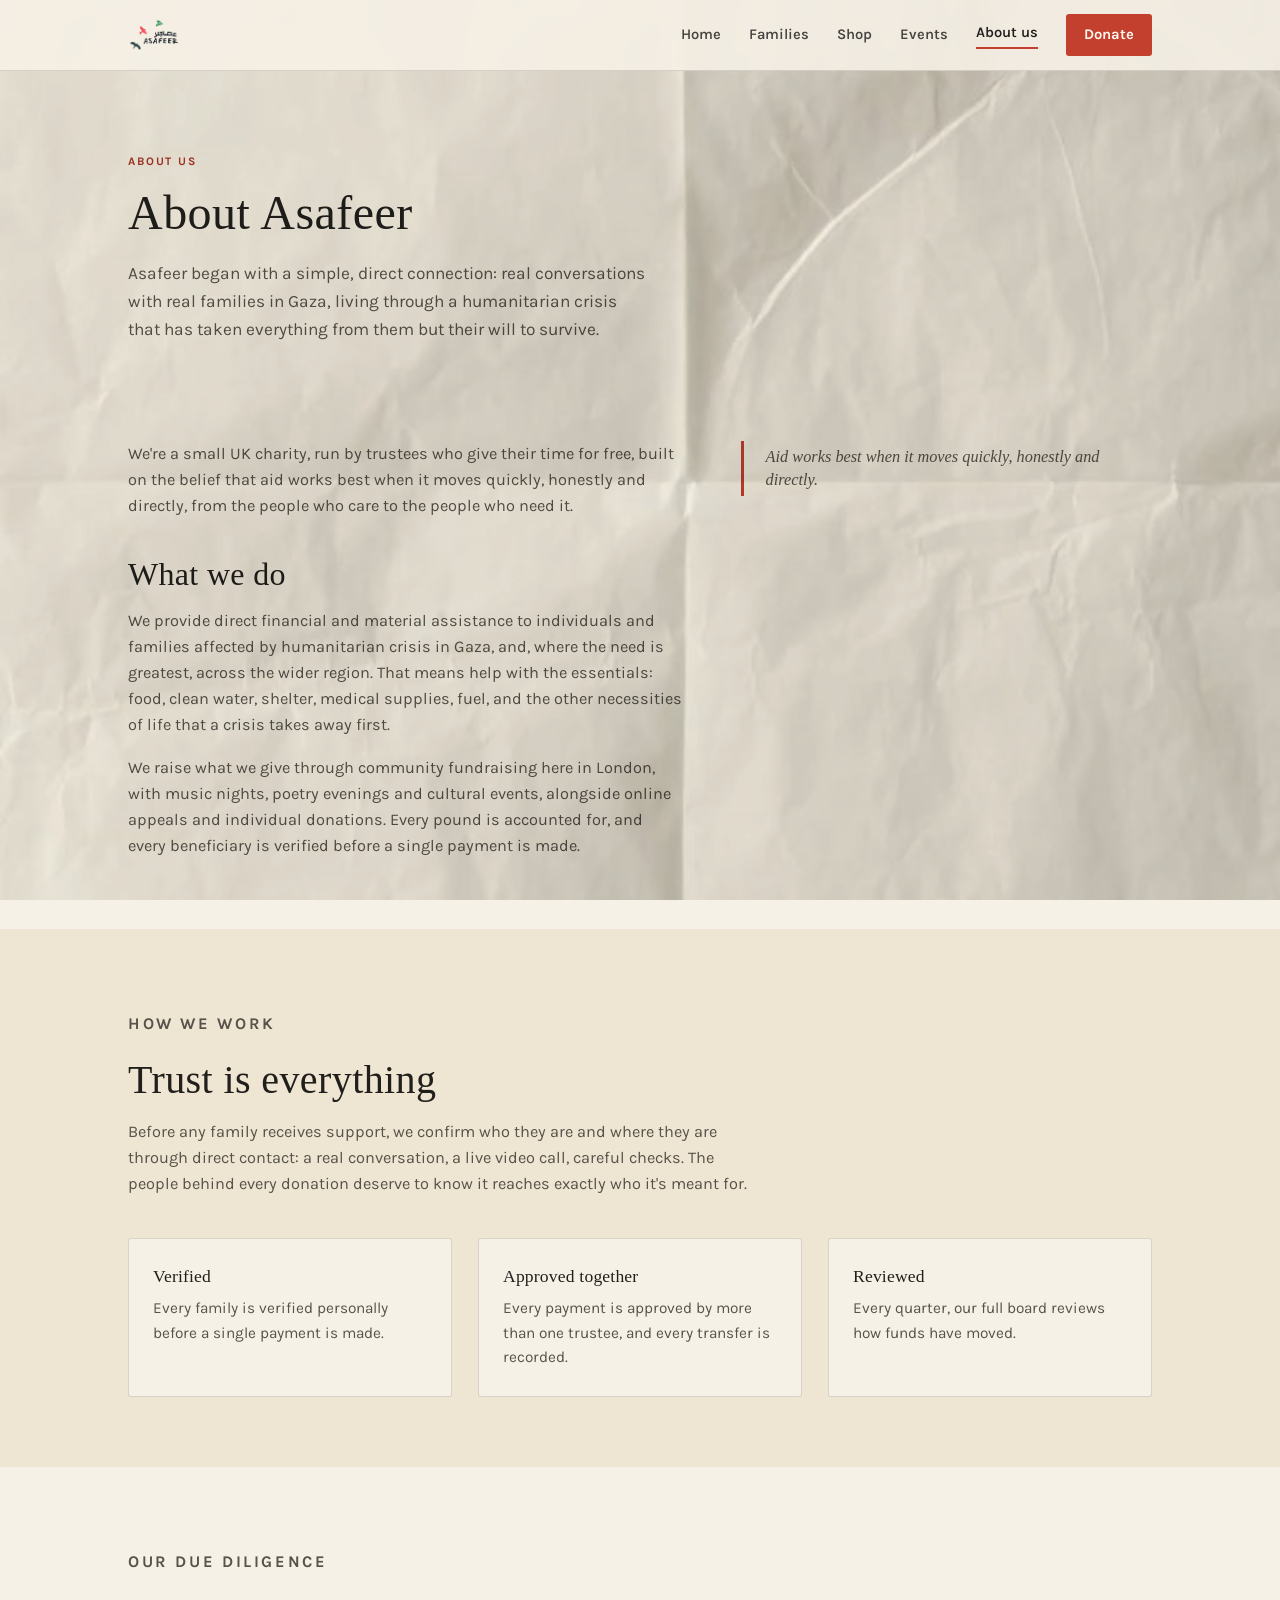
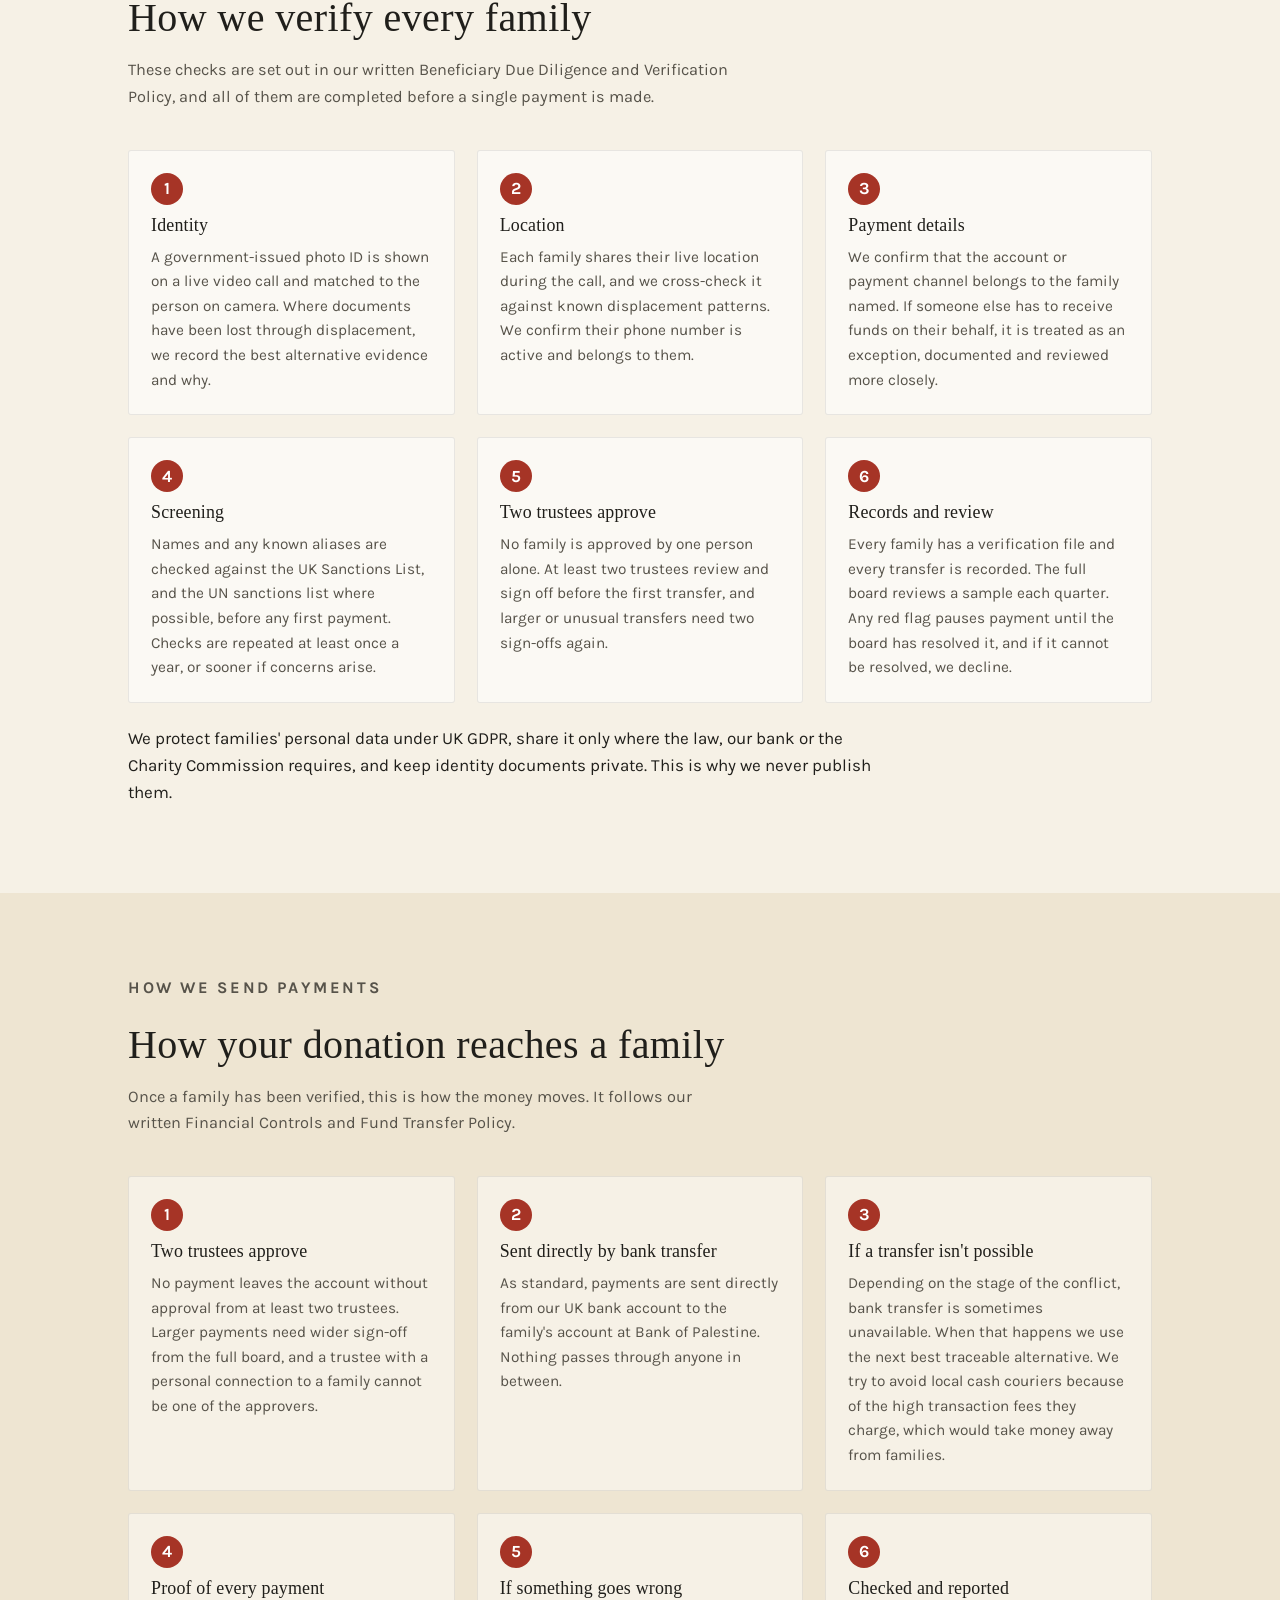
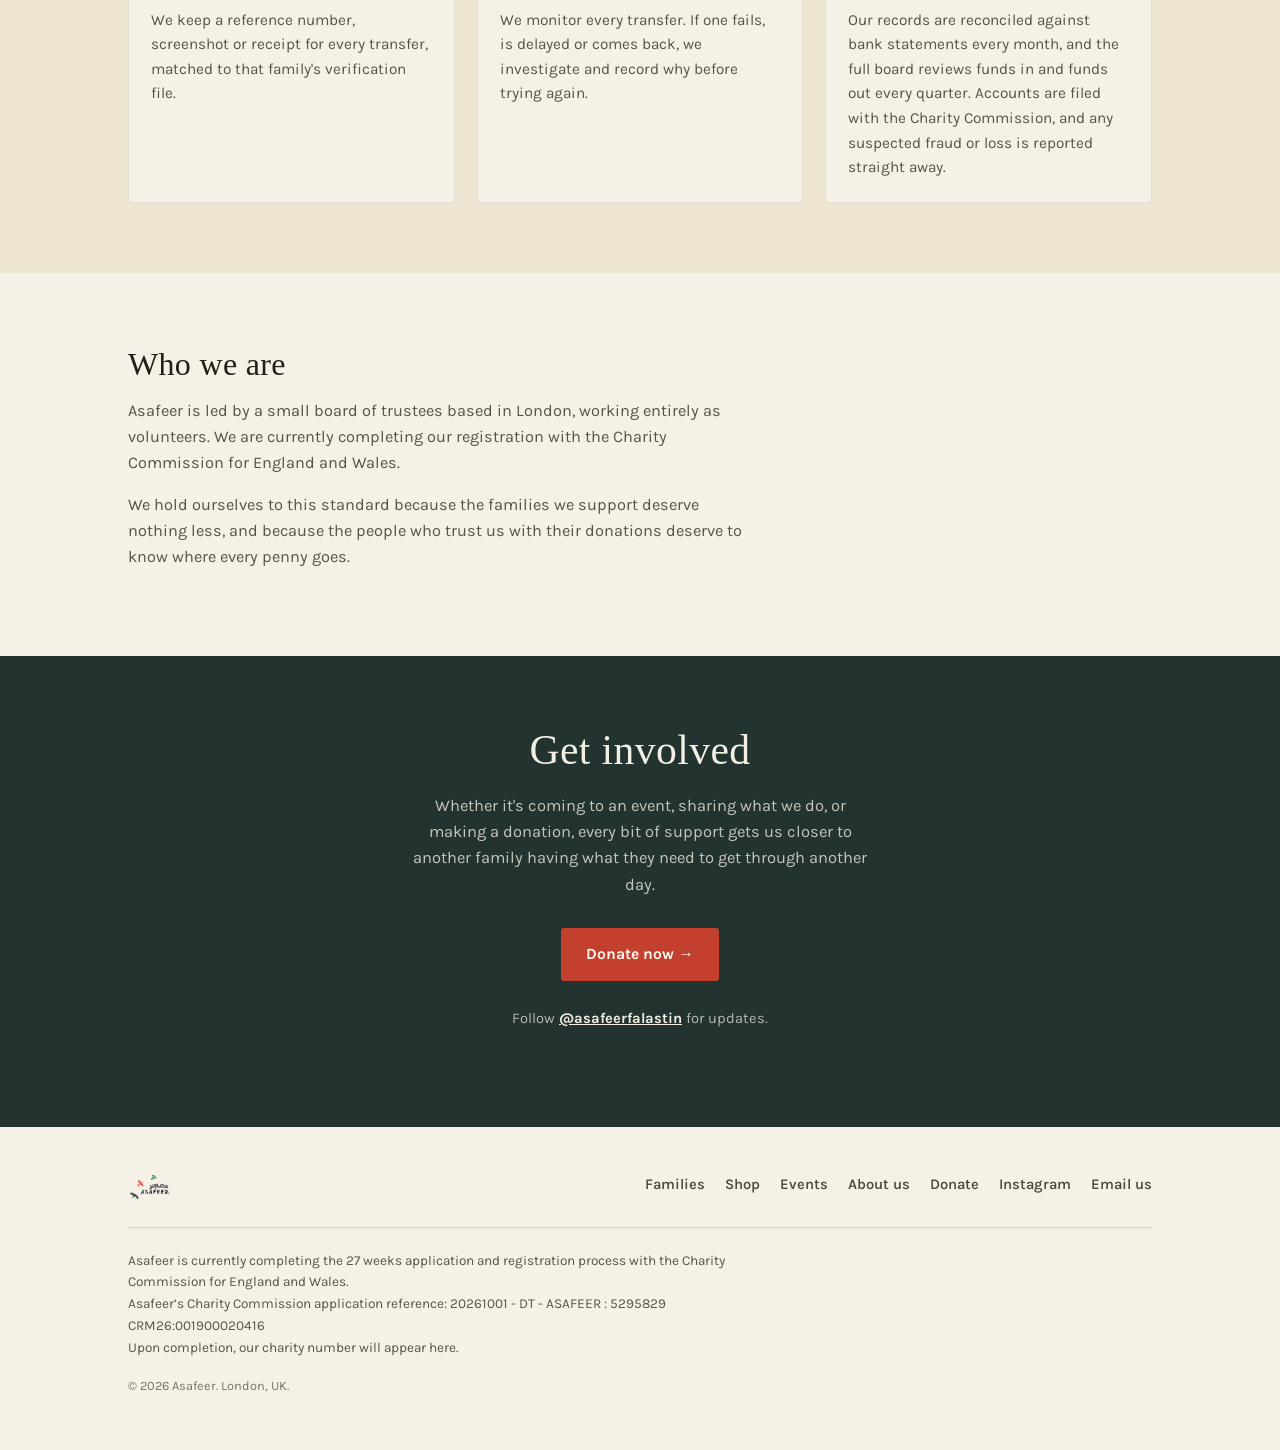
==== commit 82c1becb: "Add files via upload" ====
--- a/about.html
+++ b/about.html
@@ -59,6 +59,43 @@
   </div>
 </section>
 
+<section class="reveal" id="due-diligence">
+  <div class="wrap">
+    <div class="section-head">
+      <p class="eyebrow">OUR DUE DILIGENCE</p>
+      <h2>How we verify every family</h2>
+      <p>These checks are set out in our written Beneficiary Due Diligence and Verification Policy, and all of them are completed before a single payment is made.</p>
+    </div>
+    <div class="steps">
+      <div class="step"><span class="step-n">1</span><h3>Identity</h3><p>A government-issued photo ID is shown on a live video call and matched to the person on camera. Where documents have been lost through displacement, we record the best alternative evidence and why.</p></div>
+      <div class="step"><span class="step-n">2</span><h3>Location</h3><p>Each family shares their live location during the call, and we cross-check it against known displacement patterns. We confirm their phone number is active and belongs to them.</p></div>
+      <div class="step"><span class="step-n">3</span><h3>Payment details</h3><p>We confirm that the account or payment channel belongs to the family named. If someone else has to receive funds on their behalf, it is treated as an exception, documented and reviewed more closely.</p></div>
+      <div class="step"><span class="step-n">4</span><h3>Screening</h3><p>Names and any known aliases are checked against the UK Sanctions List, and the UN sanctions list where possible, before any first payment. Checks are repeated at least once a year, or sooner if concerns arise.</p></div>
+      <div class="step"><span class="step-n">5</span><h3>Two trustees approve</h3><p>No family is approved by one person alone. At least two trustees review and sign off before the first transfer, and larger or unusual transfers need two sign-offs again.</p></div>
+      <div class="step"><span class="step-n">6</span><h3>Records and review</h3><p>Every family has a verification file and every transfer is recorded. The full board reviews a sample each quarter. Any red flag pauses payment until the board has resolved it, and if it cannot be resolved, we decline.</p></div>
+    </div>
+    <p class="steps-note">We protect families' personal data under UK GDPR, share it only where the law, our bank or the Charity Commission requires, and keep identity documents private. This is why we never publish them.</p>
+  </div>
+</section>
+
+<section class="alt reveal" id="payments">
+  <div class="wrap">
+    <div class="section-head">
+      <p class="eyebrow">HOW WE SEND PAYMENTS</p>
+      <h2>How your donation reaches a family</h2>
+      <p>Once a family has been verified, this is how the money moves. It follows our written Financial Controls and Fund Transfer Policy.</p>
+    </div>
+    <div class="steps">
+      <div class="step"><span class="step-n">1</span><h3>Two trustees approve</h3><p>No payment leaves the account without approval from at least two trustees. Larger payments need wider sign-off from the full board, and a trustee with a personal connection to a family cannot be one of the approvers.</p></div>
+      <div class="step"><span class="step-n">2</span><h3>Sent directly by bank transfer</h3><p>As standard, payments are sent directly from our UK bank account to the family's account at Bank of Palestine. Nothing passes through anyone in between.</p></div>
+      <div class="step"><span class="step-n">3</span><h3>If a transfer isn't possible</h3><p>Depending on the stage of the conflict, bank transfer is sometimes unavailable. When that happens we use the next best traceable alternative. We try to avoid local cash couriers because of the high transaction fees they charge, which would take money away from families.</p></div>
+      <div class="step"><span class="step-n">4</span><h3>Proof of every payment</h3><p>We keep a reference number, screenshot or receipt for every transfer, matched to that family's verification file.</p></div>
+      <div class="step"><span class="step-n">5</span><h3>If something goes wrong</h3><p>We monitor every transfer. If one fails, is delayed or comes back, we investigate and record why before trying again.</p></div>
+      <div class="step"><span class="step-n">6</span><h3>Checked and reported</h3><p>Our records are reconciled against bank statements every month, and the full board reviews funds in and funds out every quarter. Accounts are filed with the Charity Commission, and any suspected fraud or loss is reported straight away.</p></div>
+    </div>
+  </div>
+</section>
+
 <section class="reveal">
   <div class="wrap prose">
     <h2 style="margin-top:0">Who we are</h2>
--- a/style.css
+++ b/style.css
@@ -424,5 +424,20 @@
   .badge svg{ width:15px; height:15px; flex:none; }
   .badge-key{ max-width:62ch; margin-top:22px; font-size:0.92rem; color:var(--ink-soft); }
   .badge-key .badges{ margin:0 0 10px; }
+  #mohammed .family-text{align-self:start}
+  .family-photos .row3{display:grid;grid-template-columns:repeat(3,1fr);gap:10px;margin-top:14px}
+  .family-photos .row3 video{width:100%;height:auto;max-height:230px;object-fit:cover;border-radius:var(--radius);background:#000;display:block}
+  #alaa video.solo{ display:block; width:auto; height:260px; max-width:100%; margin:14px auto 0; border-radius:var(--radius); background:#000; }
+  #tareq-student .row2 video{ height:300px; object-fit:contain; }
+  .steps{display:grid;grid-template-columns:repeat(3,1fr);gap:22px;margin-top:10px}
+  .step{background:rgba(255,255,255,.55);border:1px solid rgba(0,0,0,.08);border-radius:var(--radius);padding:22px}
+  .step h3{margin:8px 0 8px}
+  .step p{margin:0}
+  .step-n{display:inline-flex;align-items:center;justify-content:center;width:32px;height:32px;border-radius:50%;background:var(--red-deep);color:#fff;font-weight:700}
+  .steps-note{margin-top:22px;max-width:760px}
+  @media(max-width:820px){.steps{grid-template-columns:1fr}}
+  .gallery{display:grid;grid-template-columns:repeat(3,1fr);gap:12px;margin-top:36px}
+  .gallery img{width:100%;height:280px;object-fit:cover;border-radius:var(--radius);display:block}
+  @media(max-width:640px){.gallery{grid-template-columns:repeat(2,1fr)}.gallery img{height:200px}}
   .family-photos .row2 video{ width:100%; height:auto; display:block; border-radius:var(--radius); background:#000; }
   .prose h2{ margin:34px 0 12px; font-size:clamp(1.5rem,3vw,2rem); }
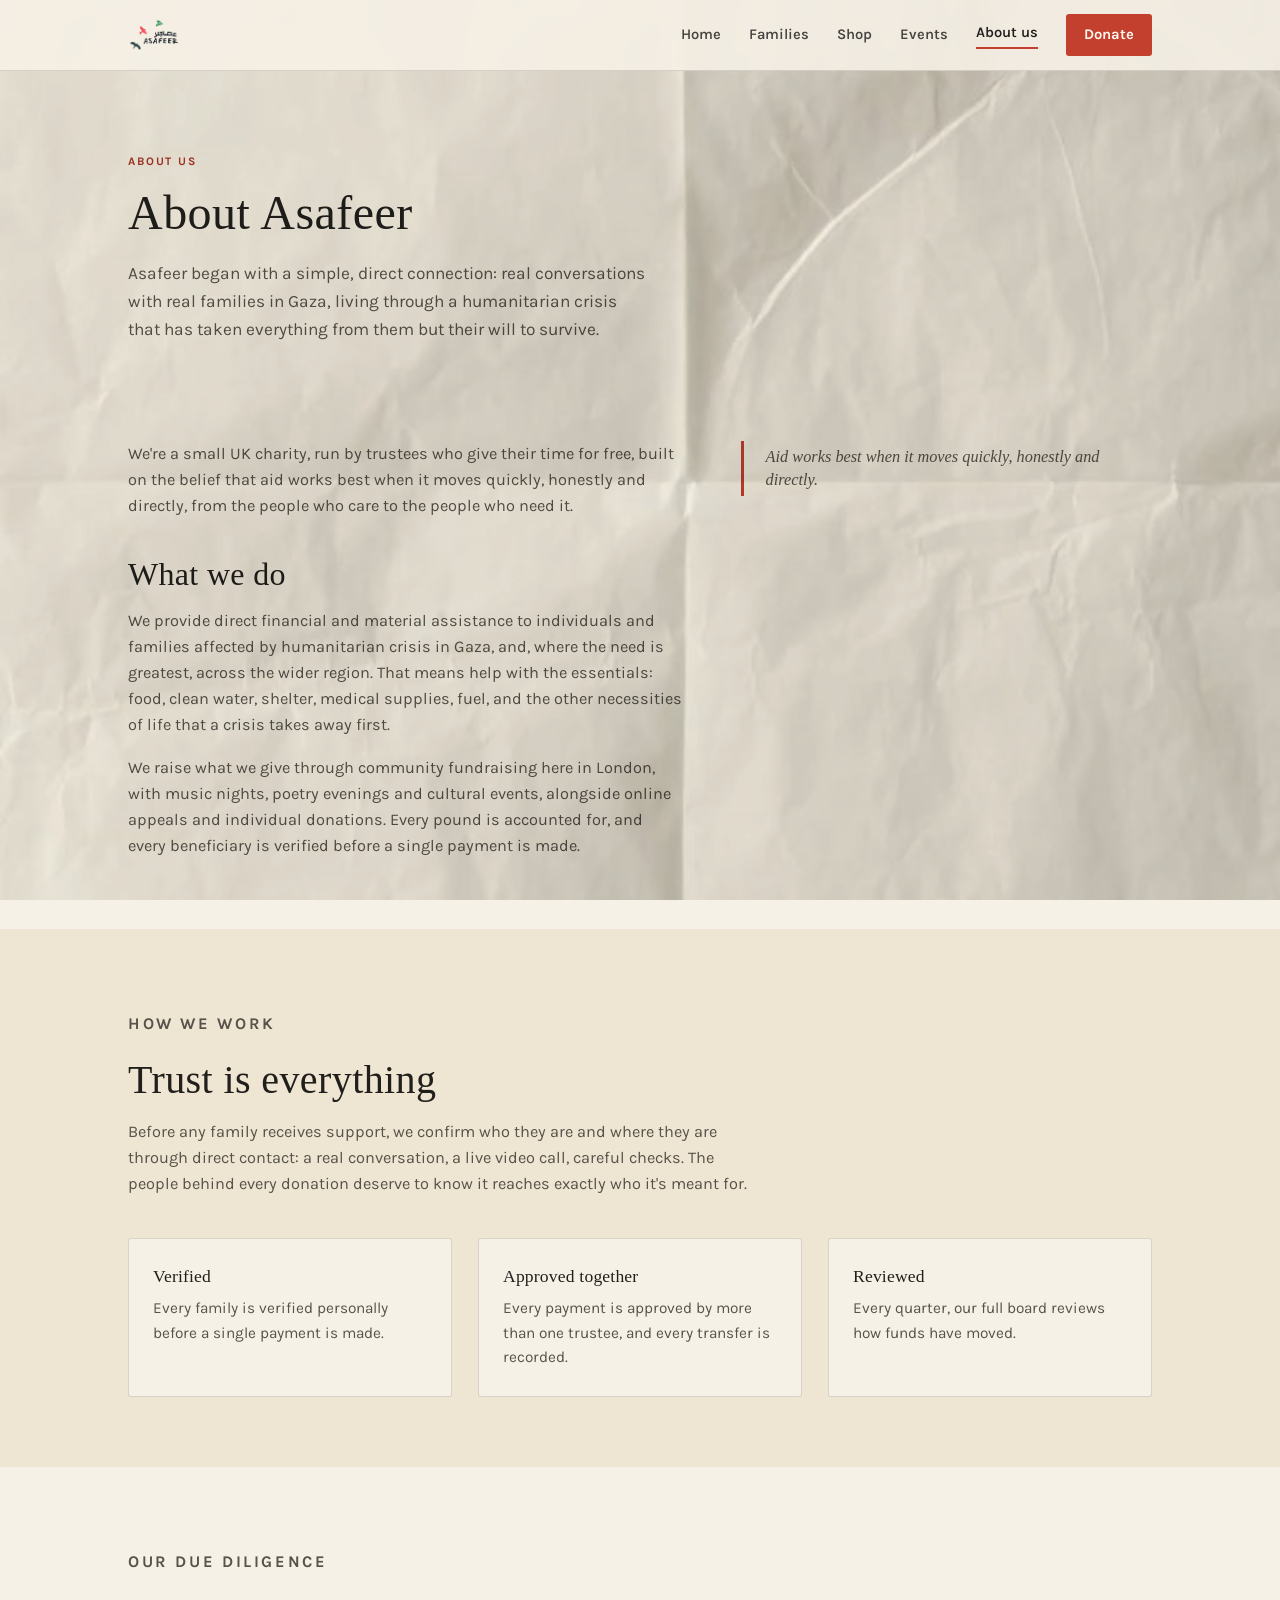
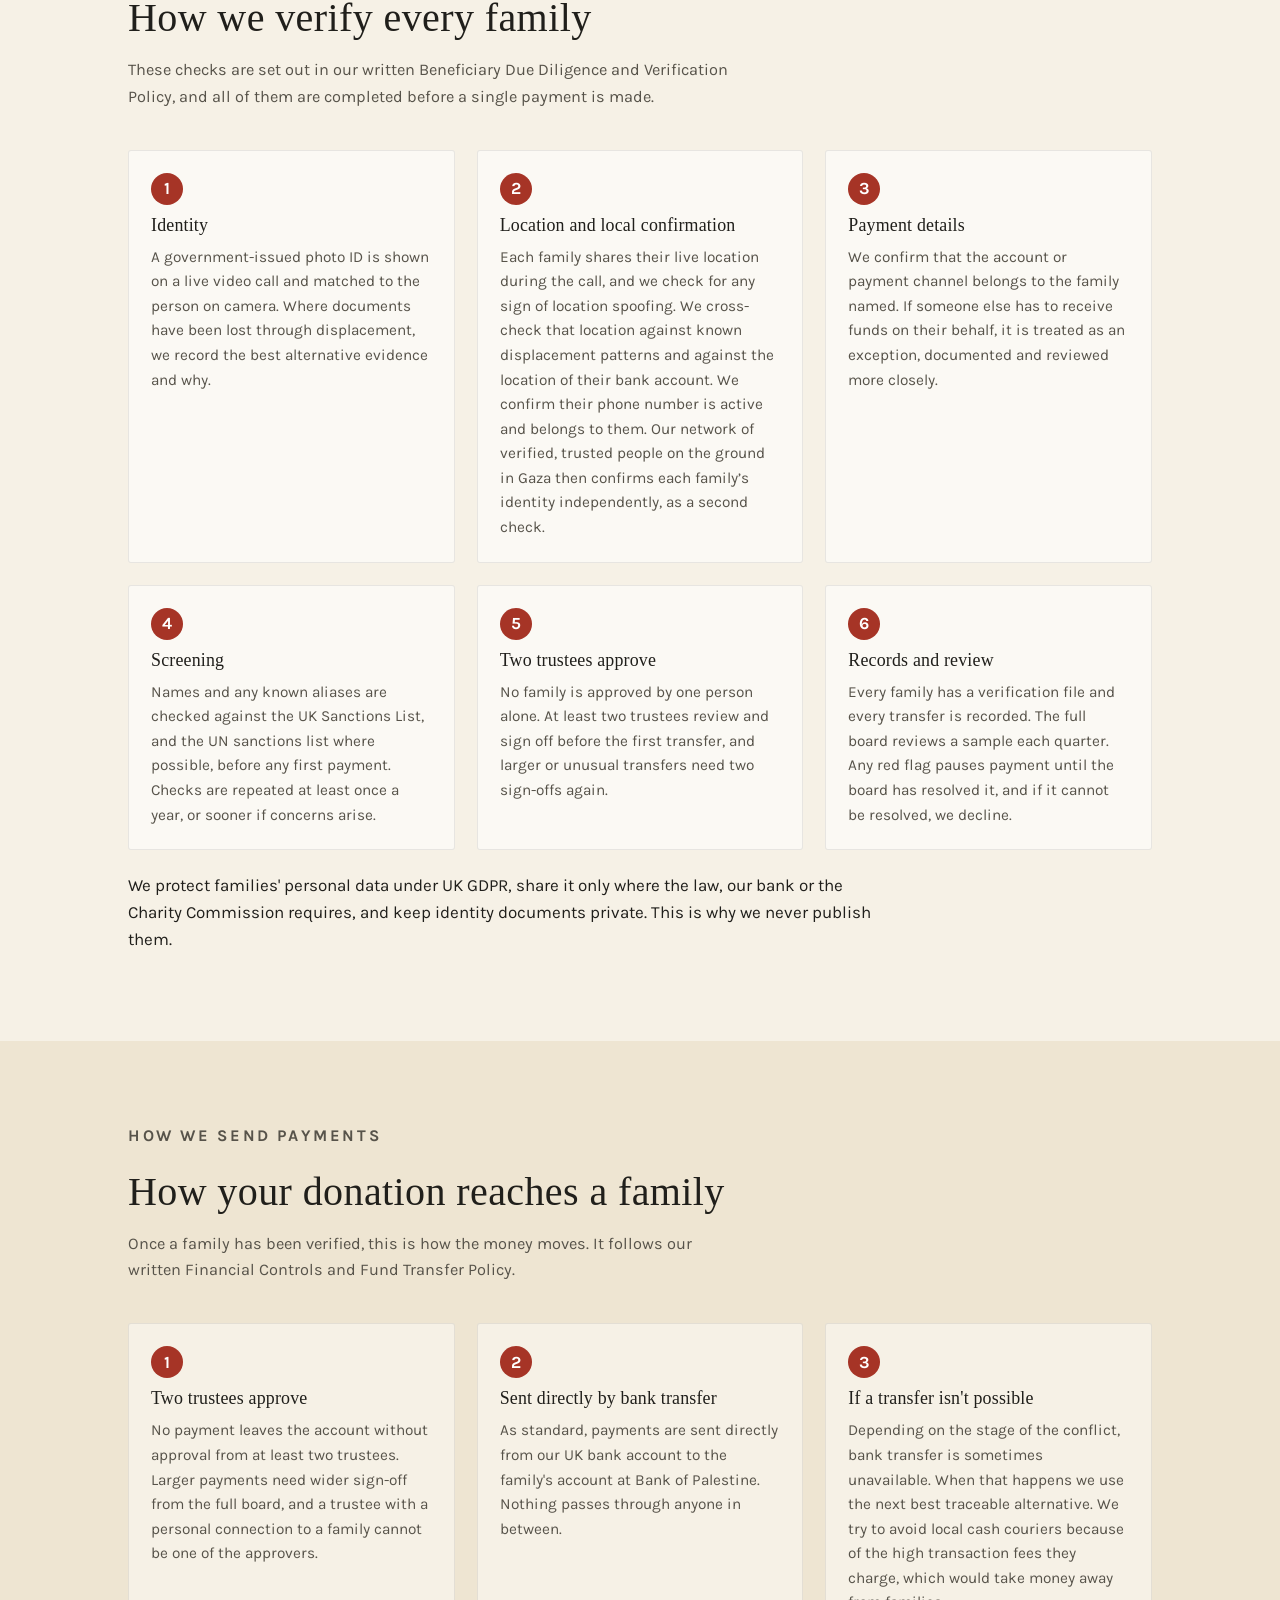
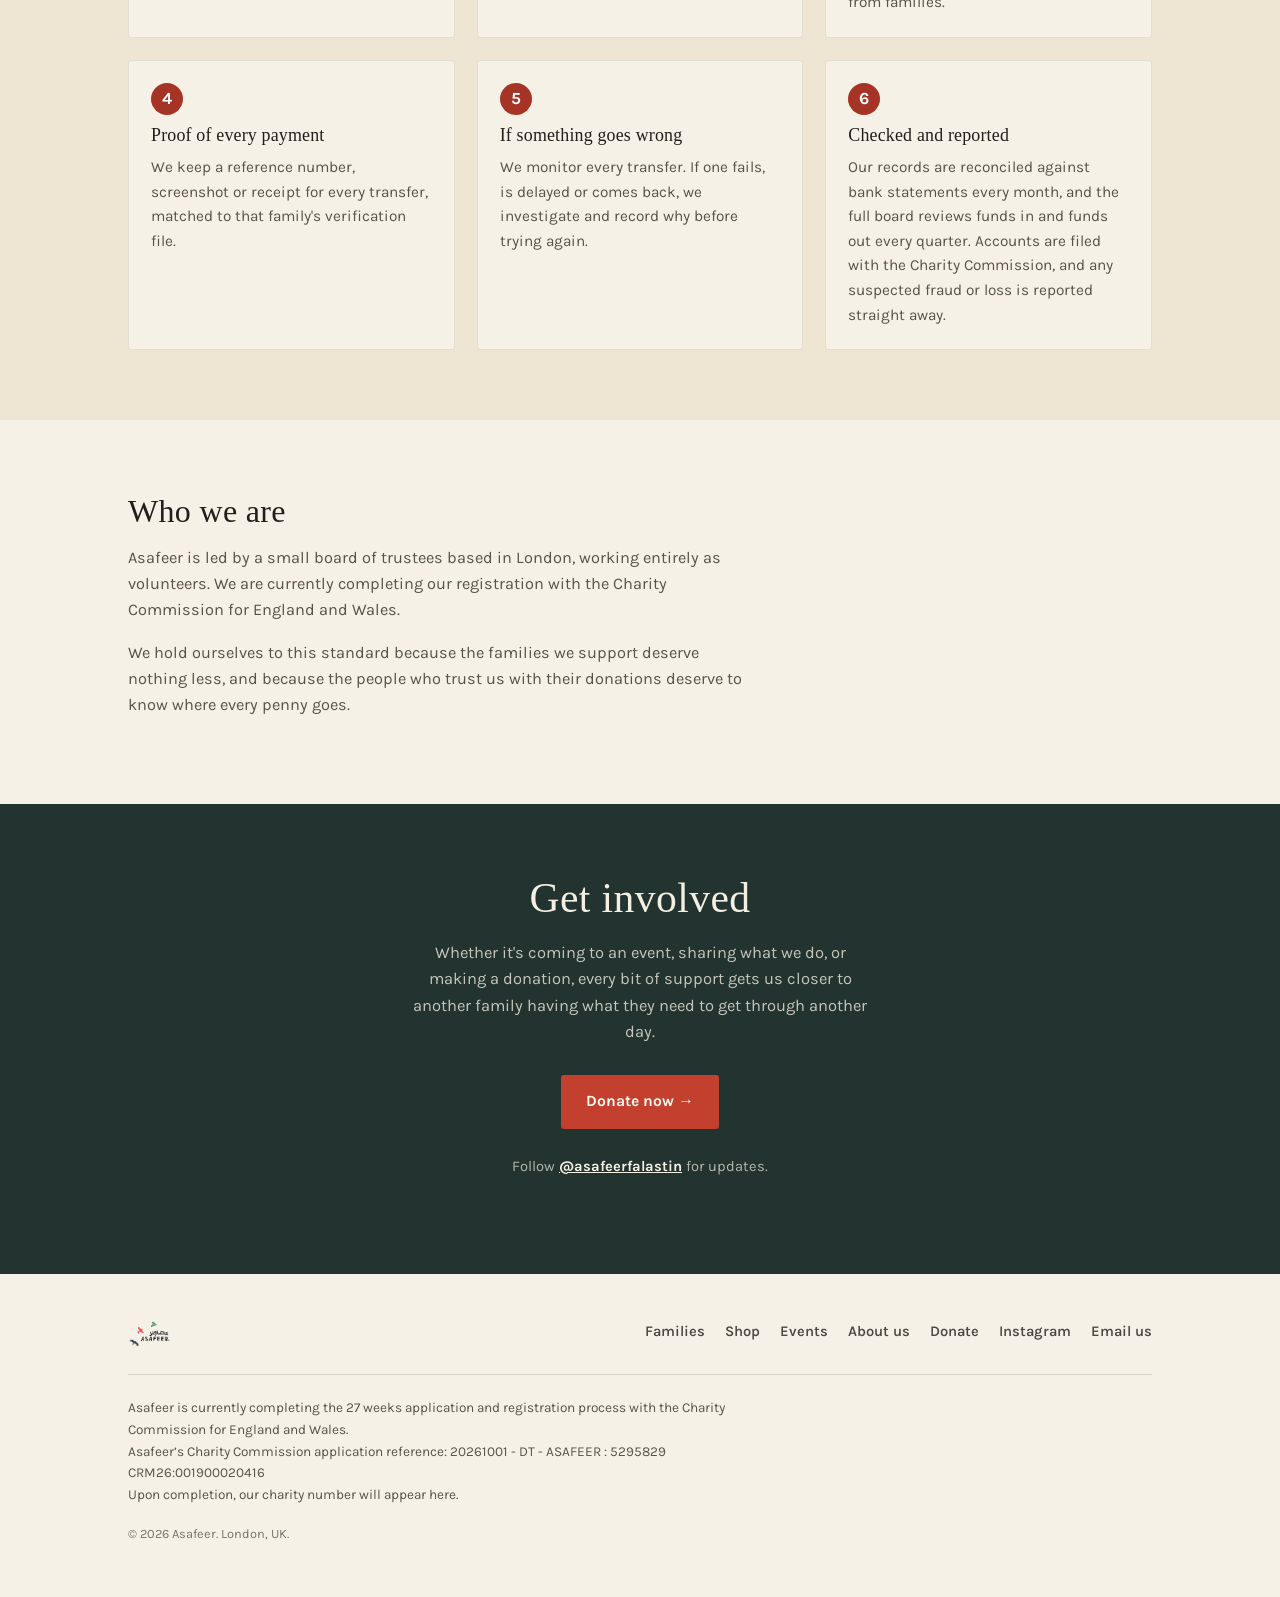
==== commit 57388b15: "Add files via upload" ====
--- a/about.html
+++ b/about.html
@@ -68,7 +68,7 @@
     </div>
     <div class="steps">
       <div class="step"><span class="step-n">1</span><h3>Identity</h3><p>A government-issued photo ID is shown on a live video call and matched to the person on camera. Where documents have been lost through displacement, we record the best alternative evidence and why.</p></div>
-      <div class="step"><span class="step-n">2</span><h3>Location</h3><p>Each family shares their live location during the call, and we cross-check it against known displacement patterns. We confirm their phone number is active and belongs to them.</p></div>
+      <div class="step"><span class="step-n">2</span><h3>Location and local confirmation</h3><p>Each family shares their live location during the call, and we check for any sign of location spoofing. We cross-check that location against known displacement patterns and against the location of their bank account. We confirm their phone number is active and belongs to them. Our network of verified, trusted people on the ground in Gaza then confirms each family’s identity independently, as a second check.</p></div>
       <div class="step"><span class="step-n">3</span><h3>Payment details</h3><p>We confirm that the account or payment channel belongs to the family named. If someone else has to receive funds on their behalf, it is treated as an exception, documented and reviewed more closely.</p></div>
       <div class="step"><span class="step-n">4</span><h3>Screening</h3><p>Names and any known aliases are checked against the UK Sanctions List, and the UN sanctions list where possible, before any first payment. Checks are repeated at least once a year, or sooner if concerns arise.</p></div>
       <div class="step"><span class="step-n">5</span><h3>Two trustees approve</h3><p>No family is approved by one person alone. At least two trustees review and sign off before the first transfer, and larger or unusual transfers need two sign-offs again.</p></div>
